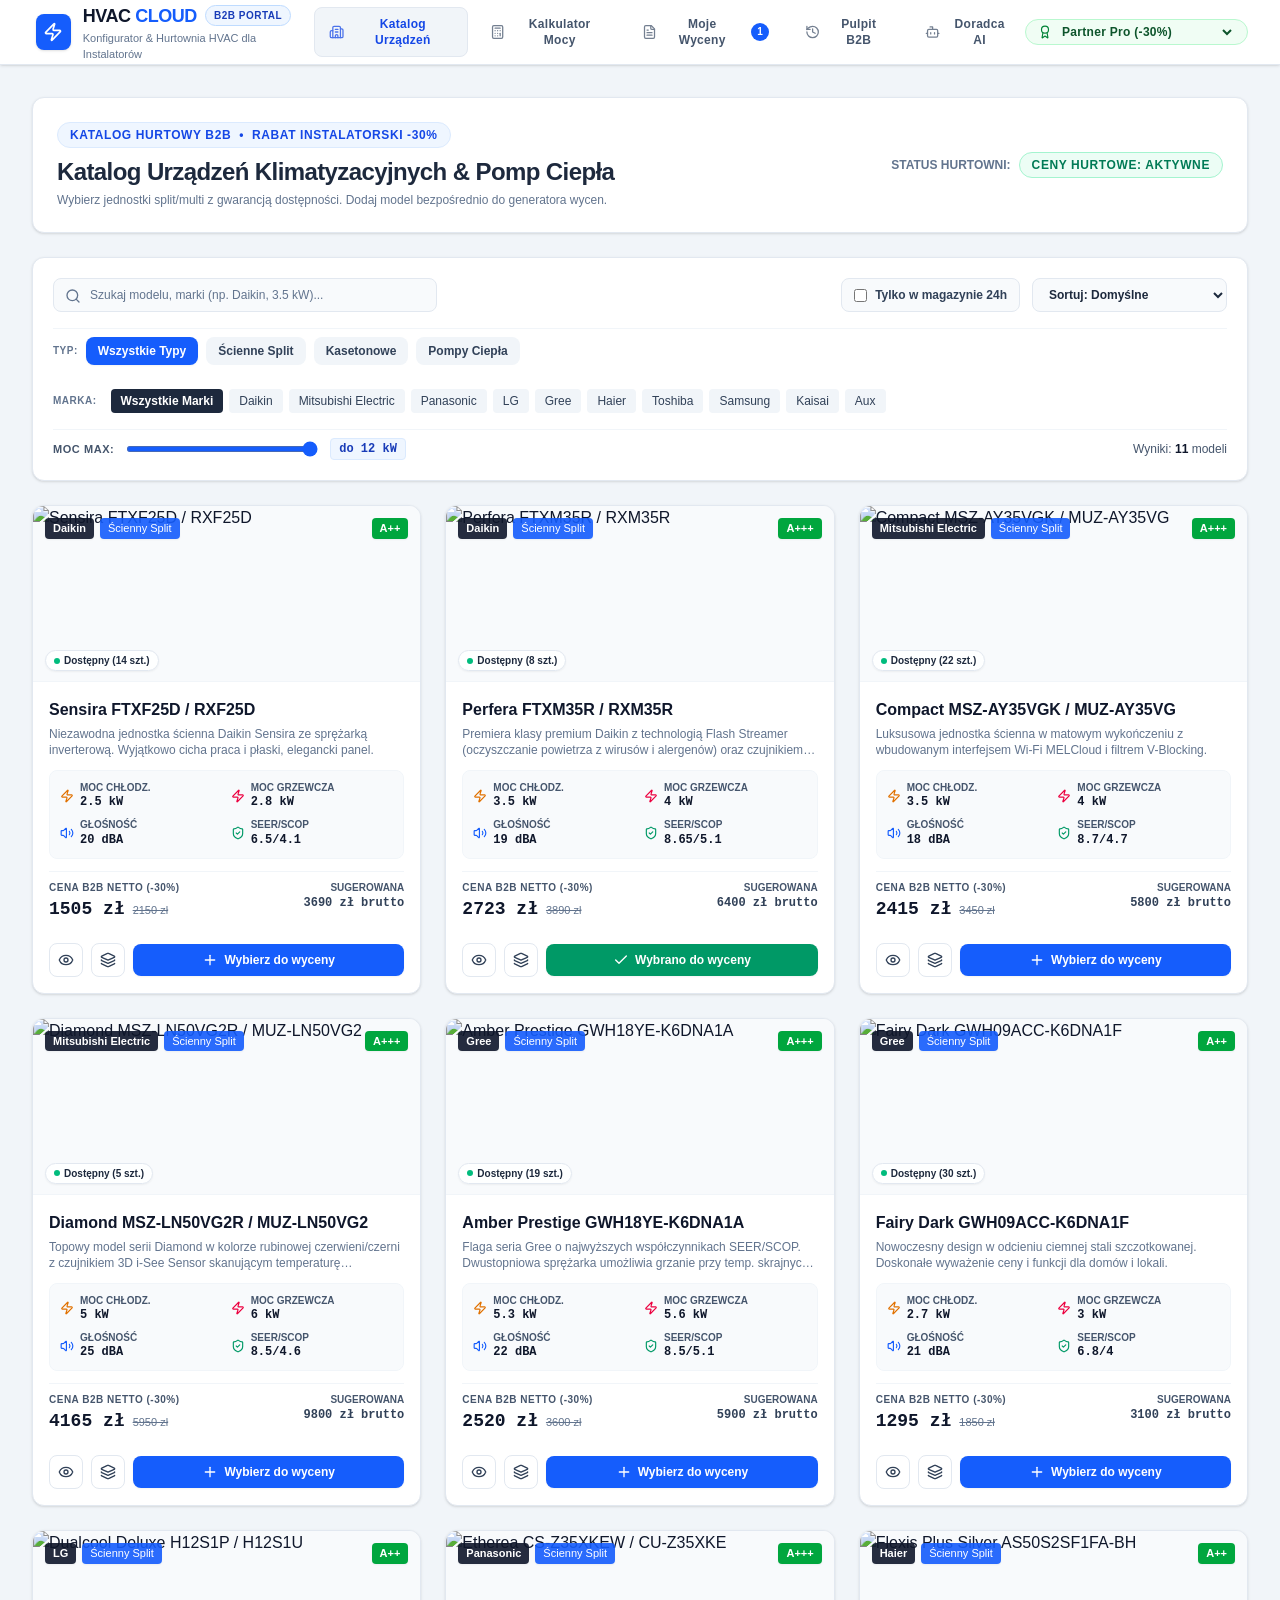
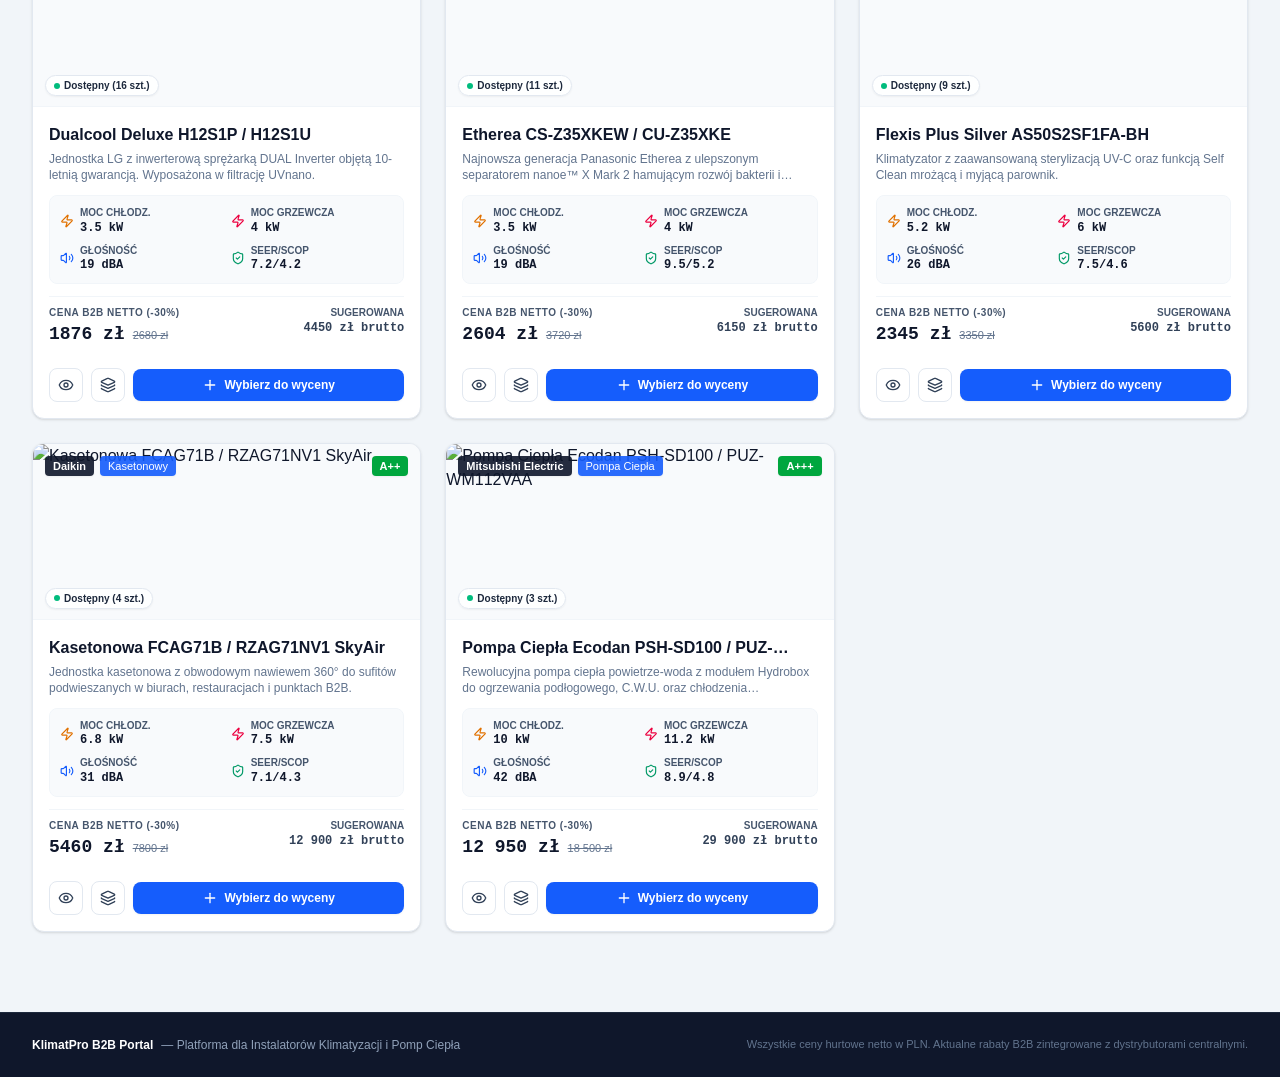
==== index.html @ 64dd48a6 "Deploy compiled build to GitHub Pages" ====
<!doctype html>
<html lang="en">
  <head>
    <meta charset="UTF-8" />
    <meta name="viewport" content="width=device-width, initial-scale=1.0" />
    <title>My Google AI Studio App</title>
    <script type="module" crossorigin src="./assets/index-CQf89xRC.js"></script>
    <link rel="stylesheet" crossorigin href="./assets/index-Bs61DwIm.css">
  </head>
  <body>
    <div id="root"></div>
  </body>
</html>
---- assets/index-Bs61DwIm.css ----
/*! tailwindcss v4.3.3 | MIT License | https://tailwindcss.com */@layer properties{@supports (((-webkit-hyphens:none)) and (not (margin-trim:inline))) or ((-moz-orient:inline) and (not (color:rgb(from red r g b)))){*,:before,:after,::backdrop{--tw-space-y-reverse:0;--tw-space-x-reverse:0;--tw-divide-y-reverse:0;--tw-border-style:solid;--tw-gradient-position:initial;--tw-gradient-from:#0000;--tw-gradient-via:#0000;--tw-gradient-to:#0000;--tw-gradient-stops:initial;--tw-gradient-via-stops:initial;--tw-gradient-from-position:0%;--tw-gradient-via-position:50%;--tw-gradient-to-position:100%;--tw-leading:initial;--tw-font-weight:initial;--tw-tracking:initial;--tw-shadow:0 0 #0000;--tw-shadow-color:initial;--tw-shadow-alpha:100%;--tw-inset-shadow:0 0 #0000;--tw-inset-shadow-color:initial;--tw-inset-shadow-alpha:100%;--tw-ring-color:initial;--tw-ring-shadow:0 0 #0000;--tw-inset-ring-color:initial;--tw-inset-ring-shadow:0 0 #0000;--tw-ring-inset:initial;--tw-ring-offset-width:0px;--tw-ring-offset-color:#fff;--tw-ring-offset-shadow:0 0 #0000;--tw-blur:initial;--tw-brightness:initial;--tw-contrast:initial;--tw-grayscale:initial;--tw-hue-rotate:initial;--tw-invert:initial;--tw-opacity:initial;--tw-saturate:initial;--tw-sepia:initial;--tw-drop-shadow:initial;--tw-drop-shadow-color:initial;--tw-drop-shadow-alpha:100%;--tw-drop-shadow-size:initial;--tw-backdrop-blur:initial;--tw-backdrop-brightness:initial;--tw-backdrop-contrast:initial;--tw-backdrop-grayscale:initial;--tw-backdrop-hue-rotate:initial;--tw-backdrop-invert:initial;--tw-backdrop-opacity:initial;--tw-backdrop-saturate:initial;--tw-backdrop-sepia:initial;--tw-duration:initial;--tw-scale-x:1;--tw-scale-y:1;--tw-scale-z:1}}}@layer theme{:root,:host{--font-sans:-apple-system, BlinkMacSystemFont, "Segoe UI", Roboto, "Helvetica Neue", "Noto Sans", Arial, sans-serif, "Apple Color Emoji", "Segoe UI Emoji", "Segoe UI Symbol", "Noto Color Emoji";--font-mono:ui-monospace, SFMono-Regular, Menlo, Monaco, Consolas, "Liberation Mono", "Courier New", monospace;--color-amber-50:oklch(98.7% .022 95.277);--color-amber-100:oklch(96.2% .059 95.617);--color-amber-200:oklch(92.4% .12 95.746);--color-amber-300:oklch(87.9% .169 91.605);--color-amber-400:oklch(82.8% .189 84.429);--color-amber-500:oklch(76.9% .188 70.08);--color-amber-600:oklch(66.6% .179 58.318);--color-amber-700:oklch(55.5% .163 48.998);--color-amber-800:oklch(47.3% .137 46.201);--color-amber-950:oklch(27.9% .077 45.635);--color-green-50:oklch(98.2% .018 155.826);--color-green-200:oklch(92.5% .084 155.995);--color-green-600:oklch(62.7% .194 149.214);--color-green-700:oklch(52.7% .154 150.069);--color-green-800:oklch(44.8% .119 151.328);--color-green-900:oklch(39.3% .095 152.535);--color-emerald-50:oklch(97.9% .021 166.113);--color-emerald-200:oklch(90.5% .093 164.15);--color-emerald-300:oklch(84.5% .143 164.978);--color-emerald-400:oklch(76.5% .177 163.223);--color-emerald-500:oklch(69.6% .17 162.48);--color-emerald-600:oklch(59.6% .145 163.225);--color-emerald-700:oklch(50.8% .118 165.612);--color-emerald-800:oklch(43.2% .095 166.913);--color-emerald-950:oklch(26.2% .051 172.552);--color-teal-50:oklch(98.4% .014 180.72);--color-teal-300:oklch(85.5% .138 181.071);--color-teal-600:oklch(60% .118 184.704);--color-teal-800:oklch(43.7% .078 188.216);--color-sky-50:oklch(97.7% .013 236.62);--color-sky-100:oklch(95.1% .026 236.824);--color-sky-200:oklch(90.1% .058 230.902);--color-sky-300:oklch(82.8% .111 230.318);--color-sky-400:oklch(74.6% .16 232.661);--color-sky-500:oklch(68.5% .169 237.323);--color-sky-600:oklch(58.8% .158 241.966);--color-sky-700:oklch(50% .134 242.749);--color-sky-800:oklch(44.3% .11 240.79);--color-sky-900:oklch(39.1% .09 240.876);--color-sky-950:oklch(29.3% .066 243.157);--color-blue-50:oklch(97% .014 254.604);--color-blue-100:oklch(93.2% .032 255.585);--color-blue-200:oklch(88.2% .059 254.128);--color-blue-400:oklch(70.7% .165 254.624);--color-blue-500:oklch(62.3% .214 259.815);--color-blue-600:oklch(54.6% .245 262.881);--color-blue-700:oklch(48.8% .243 264.376);--color-blue-800:oklch(42.4% .199 265.638);--color-blue-900:oklch(37.9% .146 265.522);--color-indigo-400:oklch(67.3% .182 276.935);--color-indigo-600:oklch(51.1% .262 276.966);--color-indigo-700:oklch(45.7% .24 277.023);--color-indigo-950:oklch(25.7% .09 281.288);--color-purple-50:oklch(97.7% .014 308.299);--color-purple-200:oklch(90.2% .063 306.703);--color-purple-300:oklch(82.7% .119 306.383);--color-purple-500:oklch(62.7% .265 303.9);--color-purple-600:oklch(55.8% .288 302.321);--color-purple-700:oklch(49.6% .265 301.924);--color-purple-800:oklch(43.8% .218 303.724);--color-purple-900:oklch(38.1% .176 304.987);--color-rose-50:oklch(96.9% .015 12.422);--color-rose-200:oklch(89.2% .058 10.001);--color-rose-400:oklch(71.2% .194 13.428);--color-rose-600:oklch(58.6% .253 17.585);--color-rose-700:oklch(51.4% .222 16.935);--color-slate-50:oklch(98.4% .003 247.858);--color-slate-100:oklch(96.8% .007 247.896);--color-slate-200:oklch(92.9% .013 255.508);--color-slate-300:oklch(86.9% .022 252.894);--color-slate-400:oklch(70.4% .04 256.788);--color-slate-500:oklch(55.4% .046 257.417);--color-slate-600:oklch(44.6% .043 257.281);--color-slate-700:oklch(37.2% .044 257.287);--color-slate-800:oklch(27.9% .041 260.031);--color-slate-900:oklch(20.8% .042 265.755);--color-slate-950:oklch(12.9% .042 264.695);--color-white:#fff;--spacing:.25rem;--container-md:28rem;--container-xl:36rem;--container-3xl:48rem;--container-4xl:56rem;--container-7xl:80rem;--text-xs:.75rem;--text-xs--line-height:calc(1 / .75);--text-sm:.875rem;--text-sm--line-height:calc(1.25 / .875);--text-base:1rem;--text-base--line-height: 1.5 ;--text-lg:1.125rem;--text-lg--line-height:calc(1.75 / 1.125);--text-xl:1.25rem;--text-xl--line-height:calc(1.75 / 1.25);--text-2xl:1.5rem;--text-2xl--line-height:calc(2 / 1.5);--text-3xl:1.875rem;--text-3xl--line-height: 1.2 ;--font-weight-normal:400;--font-weight-medium:500;--font-weight-semibold:600;--font-weight-bold:700;--font-weight-extrabold:800;--font-weight-black:900;--tracking-tight:-.025em;--tracking-wide:.025em;--tracking-wider:.05em;--leading-relaxed:1.625;--radius-md:.375rem;--radius-lg:.5rem;--radius-xl:.75rem;--radius-2xl:1rem;--radius-3xl:1.5rem;--animate-spin:spin 1s linear infinite;--animate-pulse:pulse 2s cubic-bezier(.4, 0, .6, 1) infinite;--animate-bounce:bounce 1s infinite;--blur-sm:8px;--default-transition-duration:.15s;--default-transition-timing-function:cubic-bezier(.4, 0, .2, 1);--default-font-family:var(--font-sans);--default-mono-font-family:var(--font-mono)}}@layer base{*,:after,:before,::backdrop{box-sizing:border-box;border:0 solid;margin:0;padding:0}::file-selector-button{box-sizing:border-box;border:0 solid;margin:0;padding:0}html,:host{-webkit-text-size-adjust:100%;-moz-tab-size:4;tab-size:4;line-height:1.5;font-family:var(--default-font-family,-apple-system, BlinkMacSystemFont, "Segoe UI", Roboto, "Helvetica Neue", "Noto Sans", Arial, sans-serif, "Apple Color Emoji", "Segoe UI Emoji", "Segoe UI Symbol", "Noto Color Emoji");font-feature-settings:var(--default-font-feature-settings,normal);font-variation-settings:var(--default-font-variation-settings,normal);-webkit-tap-highlight-color:transparent}hr{height:0;color:inherit;border-top-width:1px}abbr:where([title]){-webkit-text-decoration:underline dotted;text-decoration:underline dotted}h1,h2,h3,h4,h5,h6{font-size:inherit;font-weight:inherit}a{color:inherit;-webkit-text-decoration:inherit;text-decoration:inherit}b,strong{font-weight:bolder}code,kbd,samp,pre{font-family:var(--default-mono-font-family,ui-monospace, SFMono-Regular, Menlo, Monaco, Consolas, "Liberation Mono", "Courier New", monospace);font-feature-settings:var(--default-mono-font-feature-settings,normal);font-variation-settings:var(--default-mono-font-variation-settings,normal);font-size:1em}small{font-size:80%}sub,sup{vertical-align:baseline;font-size:75%;line-height:0;position:relative}sub{bottom:-.25em}sup{top:-.5em}table{text-indent:0;border-color:inherit;border-collapse:collapse}:-moz-focusring:where(:not(iframe)){outline:auto}progress{vertical-align:baseline}summary{display:list-item}ol,ul,menu{list-style:none}img,svg,video,canvas,audio,iframe,embed,object{vertical-align:middle;display:block}img,video{max-width:100%;height:auto}button,input,select,optgroup,textarea{font:inherit;font-feature-settings:inherit;font-variation-settings:inherit;letter-spacing:inherit;color:inherit;opacity:1;background-color:#0000;border-radius:0}::file-selector-button{font:inherit;font-feature-settings:inherit;font-variation-settings:inherit;letter-spacing:inherit;color:inherit;opacity:1;background-color:#0000;border-radius:0}:where(select:is([multiple],[size])) optgroup{font-weight:bolder}:where(select:is([multiple],[size])) optgroup option{padding-inline-start:20px}::file-selector-button{margin-inline-end:4px}::placeholder{opacity:1}@supports (not ((-webkit-appearance:-apple-pay-button))) or (contain-intrinsic-size:1px){::placeholder{color:currentColor}@supports (color:color-mix(in lab,red,red)){::placeholder{color:color-mix(in oklab,currentcolor 50%,transparent)}}}textarea{resize:vertical}::-webkit-search-decoration{-webkit-appearance:none}::-webkit-date-and-time-value{min-height:1lh;text-align:inherit}::-webkit-datetime-edit{display:inline-flex}::-webkit-datetime-edit-fields-wrapper{padding:0}::-webkit-datetime-edit{padding-block:0}::-webkit-datetime-edit-year-field{padding-block:0}::-webkit-datetime-edit-month-field{padding-block:0}::-webkit-datetime-edit-day-field{padding-block:0}::-webkit-datetime-edit-hour-field{padding-block:0}::-webkit-datetime-edit-minute-field{padding-block:0}::-webkit-datetime-edit-second-field{padding-block:0}::-webkit-datetime-edit-millisecond-field{padding-block:0}::-webkit-datetime-edit-meridiem-field{padding-block:0}::-webkit-calendar-picker-indicator{line-height:1}:-moz-ui-invalid{box-shadow:none}button,input:where([type=button],[type=reset],[type=submit]){-webkit-appearance:button;-moz-appearance:button;appearance:button}::file-selector-button{-webkit-appearance:button;-moz-appearance:button;appearance:button}::-webkit-inner-spin-button{height:auto}::-webkit-outer-spin-button{height:auto}[hidden]:where(:not([hidden=until-found])){display:none!important}}@layer components;@layer utilities{.sr-only{clip-path:inset(50%);white-space:nowrap;border-width:0;width:1px;height:1px;margin:-1px;padding:0;position:absolute;overflow:hidden}.absolute{position:absolute}.fixed{position:fixed}.relative{position:relative}.sticky{position:sticky}.inset-0{top:0;right:0;bottom:0;left:0}.inset-x-0{inset-inline:0}.-top-1{top:calc(var(--spacing) * -1)}.top-0{top:0}.top-2\.5{top:calc(var(--spacing) * 2.5)}.top-3{top:calc(var(--spacing) * 3)}.top-4{top:calc(var(--spacing) * 4)}.top-20{top:calc(var(--spacing) * 20)}.right-1{right:var(--spacing)}.right-3{right:calc(var(--spacing) * 3)}.right-4{right:calc(var(--spacing) * 4)}.right-6{right:calc(var(--spacing) * 6)}.bottom-0{bottom:0}.bottom-2\.5{bottom:calc(var(--spacing) * 2.5)}.bottom-6{bottom:calc(var(--spacing) * 6)}.left-3{left:calc(var(--spacing) * 3)}.left-3\.5{left:calc(var(--spacing) * 3.5)}.z-10{z-index:10}.z-40{z-index:40}.z-50{z-index:50}.col-span-2{grid-column:span 2/span 2}.mx-auto{margin-inline:auto}.my-3{margin-block:calc(var(--spacing) * 3)}.my-8{margin-block:calc(var(--spacing) * 8)}.mt-0\.5{margin-top:calc(var(--spacing) * .5)}.mt-1{margin-top:var(--spacing)}.mt-2{margin-top:calc(var(--spacing) * 2)}.mt-3{margin-top:calc(var(--spacing) * 3)}.mt-4{margin-top:calc(var(--spacing) * 4)}.mt-12{margin-top:calc(var(--spacing) * 12)}.mr-1\.5{margin-right:calc(var(--spacing) * 1.5)}.mr-2{margin-right:calc(var(--spacing) * 2)}.mb-1{margin-bottom:var(--spacing)}.mb-1\.5{margin-bottom:calc(var(--spacing) * 1.5)}.mb-2{margin-bottom:calc(var(--spacing) * 2)}.mb-3{margin-bottom:calc(var(--spacing) * 3)}.mb-4{margin-bottom:calc(var(--spacing) * 4)}.mb-6{margin-bottom:calc(var(--spacing) * 6)}.mb-8{margin-bottom:calc(var(--spacing) * 8)}.ml-1{margin-left:var(--spacing)}.line-clamp-1{-webkit-line-clamp:1;-webkit-box-orient:vertical;display:-webkit-box;overflow:hidden}.line-clamp-2{-webkit-line-clamp:2;-webkit-box-orient:vertical;display:-webkit-box;overflow:hidden}.block{display:block}.contents{display:contents}.flex{display:flex}.grid{display:grid}.hidden{display:none}.inline-block{display:inline-block}.inline-flex{display:inline-flex}.h-1\.5{height:calc(var(--spacing) * 1.5)}.h-2{height:calc(var(--spacing) * 2)}.h-2\.5{height:calc(var(--spacing) * 2.5)}.h-3{height:calc(var(--spacing) * 3)}.h-3\.5{height:calc(var(--spacing) * 3.5)}.h-4{height:calc(var(--spacing) * 4)}.h-5{height:calc(var(--spacing) * 5)}.h-6{height:calc(var(--spacing) * 6)}.h-8{height:calc(var(--spacing) * 8)}.h-9{height:calc(var(--spacing) * 9)}.h-10{height:calc(var(--spacing) * 10)}.h-16{height:calc(var(--spacing) * 16)}.h-44{height:calc(var(--spacing) * 44)}.h-48{height:calc(var(--spacing) * 48)}.h-64{height:calc(var(--spacing) * 64)}.h-\[600px\]{height:600px}.h-full{height:100%}.max-h-\[85vh\]{max-height:85vh}.max-h-\[90vh\]{max-height:90vh}.min-h-\[32px\]{min-height:32px}.min-h-screen{min-height:100vh}.w-1\.5{width:calc(var(--spacing) * 1.5)}.w-2{width:calc(var(--spacing) * 2)}.w-2\.5{width:calc(var(--spacing) * 2.5)}.w-3{width:calc(var(--spacing) * 3)}.w-3\.5{width:calc(var(--spacing) * 3.5)}.w-4{width:calc(var(--spacing) * 4)}.w-5{width:calc(var(--spacing) * 5)}.w-6{width:calc(var(--spacing) * 6)}.w-8{width:calc(var(--spacing) * 8)}.w-9{width:calc(var(--spacing) * 9)}.w-10{width:calc(var(--spacing) * 10)}.w-12{width:calc(var(--spacing) * 12)}.w-16{width:calc(var(--spacing) * 16)}.w-20{width:calc(var(--spacing) * 20)}.w-28{width:calc(var(--spacing) * 28)}.w-32{width:calc(var(--spacing) * 32)}.w-48{width:calc(var(--spacing) * 48)}.w-72{width:calc(var(--spacing) * 72)}.w-full{width:100%}.max-w-3xl{max-width:var(--container-3xl)}.max-w-4xl{max-width:var(--container-4xl)}.max-w-7xl{max-width:var(--container-7xl)}.max-w-md{max-width:var(--container-md)}.max-w-xl{max-width:var(--container-xl)}.min-w-\[140px\]{min-width:140px}.min-w-\[600px\]{min-width:600px}.flex-1{flex:1}.shrink-0{flex-shrink:0}.border-collapse{border-collapse:collapse}.animate-bounce{animation:var(--animate-bounce)}.animate-pulse{animation:var(--animate-pulse)}.animate-spin{animation:var(--animate-spin)}.cursor-pointer{cursor:pointer}.list-disc{list-style-type:disc}.grid-cols-1{grid-template-columns:repeat(1,minmax(0,1fr))}.grid-cols-2{grid-template-columns:repeat(2,minmax(0,1fr))}.grid-cols-4{grid-template-columns:repeat(4,minmax(0,1fr))}.flex-col{flex-direction:column}.flex-wrap{flex-wrap:wrap}.items-baseline{align-items:baseline}.items-center{align-items:center}.items-end{align-items:flex-end}.items-start{align-items:flex-start}.justify-around{justify-content:space-around}.justify-between{justify-content:space-between}.justify-center{justify-content:center}.justify-end{justify-content:flex-end}.justify-start{justify-content:flex-start}.gap-1\.5{gap:calc(var(--spacing) * 1.5)}.gap-2{gap:calc(var(--spacing) * 2)}.gap-3{gap:calc(var(--spacing) * 3)}.gap-4{gap:calc(var(--spacing) * 4)}.gap-6{gap:calc(var(--spacing) * 6)}.gap-8{gap:calc(var(--spacing) * 8)}:where(.space-y-0\.5>:not(:last-child)){--tw-space-y-reverse:0;margin-block-start:calc(calc(var(--spacing) * .5) * var(--tw-space-y-reverse));margin-block-end:calc(calc(var(--spacing) * .5) * calc(1 - var(--tw-space-y-reverse)))}:where(.space-y-1>:not(:last-child)){--tw-space-y-reverse:0;margin-block-start:calc(var(--spacing) * var(--tw-space-y-reverse));margin-block-end:calc(var(--spacing) * calc(1 - var(--tw-space-y-reverse)))}:where(.space-y-2>:not(:last-child)){--tw-space-y-reverse:0;margin-block-start:calc(calc(var(--spacing) * 2) * var(--tw-space-y-reverse));margin-block-end:calc(calc(var(--spacing) * 2) * calc(1 - var(--tw-space-y-reverse)))}:where(.space-y-3>:not(:last-child)){--tw-space-y-reverse:0;margin-block-start:calc(calc(var(--spacing) * 3) * var(--tw-space-y-reverse));margin-block-end:calc(calc(var(--spacing) * 3) * calc(1 - var(--tw-space-y-reverse)))}:where(.space-y-4>:not(:last-child)){--tw-space-y-reverse:0;margin-block-start:calc(calc(var(--spacing) * 4) * var(--tw-space-y-reverse));margin-block-end:calc(calc(var(--spacing) * 4) * calc(1 - var(--tw-space-y-reverse)))}:where(.space-y-5>:not(:last-child)){--tw-space-y-reverse:0;margin-block-start:calc(calc(var(--spacing) * 5) * var(--tw-space-y-reverse));margin-block-end:calc(calc(var(--spacing) * 5) * calc(1 - var(--tw-space-y-reverse)))}:where(.space-y-6>:not(:last-child)){--tw-space-y-reverse:0;margin-block-start:calc(calc(var(--spacing) * 6) * var(--tw-space-y-reverse));margin-block-end:calc(calc(var(--spacing) * 6) * calc(1 - var(--tw-space-y-reverse)))}:where(.space-x-1>:not(:last-child)){--tw-space-x-reverse:0;margin-inline-start:calc(var(--spacing) * var(--tw-space-x-reverse));margin-inline-end:calc(var(--spacing) * calc(1 - var(--tw-space-x-reverse)))}:where(.space-x-1\.5>:not(:last-child)){--tw-space-x-reverse:0;margin-inline-start:calc(calc(var(--spacing) * 1.5) * var(--tw-space-x-reverse));margin-inline-end:calc(calc(var(--spacing) * 1.5) * calc(1 - var(--tw-space-x-reverse)))}:where(.space-x-2>:not(:last-child)){--tw-space-x-reverse:0;margin-inline-start:calc(calc(var(--spacing) * 2) * var(--tw-space-x-reverse));margin-inline-end:calc(calc(var(--spacing) * 2) * calc(1 - var(--tw-space-x-reverse)))}:where(.space-x-3>:not(:last-child)){--tw-space-x-reverse:0;margin-inline-start:calc(calc(var(--spacing) * 3) * var(--tw-space-x-reverse));margin-inline-end:calc(calc(var(--spacing) * 3) * calc(1 - var(--tw-space-x-reverse)))}:where(.space-x-4>:not(:last-child)){--tw-space-x-reverse:0;margin-inline-start:calc(calc(var(--spacing) * 4) * var(--tw-space-x-reverse));margin-inline-end:calc(calc(var(--spacing) * 4) * calc(1 - var(--tw-space-x-reverse)))}:where(.divide-y>:not(:last-child)){--tw-divide-y-reverse:0;border-bottom-style:var(--tw-border-style);border-top-style:var(--tw-border-style);border-top-width:calc(1px * var(--tw-divide-y-reverse));border-bottom-width:calc(1px * calc(1 - var(--tw-divide-y-reverse)))}:where(.divide-slate-100>:not(:last-child)){border-color:var(--color-slate-100)}.overflow-hidden{overflow:hidden}.overflow-x-auto{overflow-x:auto}.overflow-y-auto{overflow-y:auto}.rounded{border-radius:.25rem}.rounded-2xl{border-radius:var(--radius-2xl)}.rounded-3xl{border-radius:var(--radius-3xl)}.rounded-full{border-radius:3.40282e38px}.rounded-lg{border-radius:var(--radius-lg)}.rounded-md{border-radius:var(--radius-md)}.rounded-xl{border-radius:var(--radius-xl)}.rounded-tl-none{border-top-left-radius:0}.rounded-tr-none{border-top-right-radius:0}.border{border-style:var(--tw-border-style);border-width:1px}.border-2{border-style:var(--tw-border-style);border-width:2px}.border-t{border-top-style:var(--tw-border-style);border-top-width:1px}.border-t-2{border-top-style:var(--tw-border-style);border-top-width:2px}.border-r{border-right-style:var(--tw-border-style);border-right-width:1px}.border-b{border-bottom-style:var(--tw-border-style);border-bottom-width:1px}.border-b-2{border-bottom-style:var(--tw-border-style);border-bottom-width:2px}.border-l{border-left-style:var(--tw-border-style);border-left-width:1px}.border-dashed{--tw-border-style:dashed;border-style:dashed}.border-amber-200{border-color:var(--color-amber-200)}.border-amber-300{border-color:var(--color-amber-300)}.border-blue-100{border-color:var(--color-blue-100)}.border-blue-200{border-color:var(--color-blue-200)}.border-blue-500{border-color:var(--color-blue-500)}.border-blue-600{border-color:var(--color-blue-600)}.border-emerald-200{border-color:var(--color-emerald-200)}.border-emerald-500\/30{border-color:#00bb7f4d}@supports (color:color-mix(in lab,red,red)){.border-emerald-500\/30{border-color:color-mix(in oklab,var(--color-emerald-500) 30%,transparent)}}.border-emerald-800{border-color:var(--color-emerald-800)}.border-green-200{border-color:var(--color-green-200)}.border-purple-200{border-color:var(--color-purple-200)}.border-purple-500\/30{border-color:#ac4bff4d}@supports (color:color-mix(in lab,red,red)){.border-purple-500\/30{border-color:color-mix(in oklab,var(--color-purple-500) 30%,transparent)}}.border-purple-800\/40{border-color:#6e11b066}@supports (color:color-mix(in lab,red,red)){.border-purple-800\/40{border-color:color-mix(in oklab,var(--color-purple-800) 40%,transparent)}}.border-rose-200{border-color:var(--color-rose-200)}.border-sky-200{border-color:var(--color-sky-200)}.border-sky-500{border-color:var(--color-sky-500)}.border-sky-500\/30{border-color:#00a5ef4d}@supports (color:color-mix(in lab,red,red)){.border-sky-500\/30{border-color:color-mix(in oklab,var(--color-sky-500) 30%,transparent)}}.border-slate-100{border-color:var(--color-slate-100)}.border-slate-200{border-color:var(--color-slate-200)}.border-slate-300{border-color:var(--color-slate-300)}.border-slate-700{border-color:var(--color-slate-700)}.border-slate-700\/60{border-color:#31415899}@supports (color:color-mix(in lab,red,red)){.border-slate-700\/60{border-color:color-mix(in oklab,var(--color-slate-700) 60%,transparent)}}.border-slate-700\/80{border-color:#314158cc}@supports (color:color-mix(in lab,red,red)){.border-slate-700\/80{border-color:color-mix(in oklab,var(--color-slate-700) 80%,transparent)}}.border-slate-800{border-color:var(--color-slate-800)}.border-slate-900{border-color:var(--color-slate-900)}.border-teal-300{border-color:var(--color-teal-300)}.bg-amber-50{background-color:var(--color-amber-50)}.bg-amber-100{background-color:var(--color-amber-100)}.bg-blue-50{background-color:var(--color-blue-50)}.bg-blue-50\/50{background-color:#eff6ff80}@supports (color:color-mix(in lab,red,red)){.bg-blue-50\/50{background-color:color-mix(in oklab,var(--color-blue-50) 50%,transparent)}}.bg-blue-600{background-color:var(--color-blue-600)}.bg-blue-600\/90{background-color:#155dfce6}@supports (color:color-mix(in lab,red,red)){.bg-blue-600\/90{background-color:color-mix(in oklab,var(--color-blue-600) 90%,transparent)}}.bg-emerald-50{background-color:var(--color-emerald-50)}.bg-emerald-500{background-color:var(--color-emerald-500)}.bg-emerald-500\/20{background-color:#00bb7f33}@supports (color:color-mix(in lab,red,red)){.bg-emerald-500\/20{background-color:color-mix(in oklab,var(--color-emerald-500) 20%,transparent)}}.bg-emerald-600{background-color:var(--color-emerald-600)}.bg-emerald-950{background-color:var(--color-emerald-950)}.bg-green-50{background-color:var(--color-green-50)}.bg-green-600{background-color:var(--color-green-600)}.bg-purple-50{background-color:var(--color-purple-50)}.bg-purple-500\/20{background-color:#ac4bff33}@supports (color:color-mix(in lab,red,red)){.bg-purple-500\/20{background-color:color-mix(in oklab,var(--color-purple-500) 20%,transparent)}}.bg-purple-700{background-color:var(--color-purple-700)}.bg-rose-50{background-color:var(--color-rose-50)}.bg-sky-50{background-color:var(--color-sky-50)}.bg-sky-50\/80{background-color:#f0f9ffcc}@supports (color:color-mix(in lab,red,red)){.bg-sky-50\/80{background-color:color-mix(in oklab,var(--color-sky-50) 80%,transparent)}}.bg-sky-100{background-color:var(--color-sky-100)}.bg-sky-500{background-color:var(--color-sky-500)}.bg-sky-500\/20{background-color:#00a5ef33}@supports (color:color-mix(in lab,red,red)){.bg-sky-500\/20{background-color:color-mix(in oklab,var(--color-sky-500) 20%,transparent)}}.bg-sky-600{background-color:var(--color-sky-600)}.bg-sky-700{background-color:var(--color-sky-700)}.bg-slate-50{background-color:var(--color-slate-50)}.bg-slate-50\/50{background-color:#f8fafc80}@supports (color:color-mix(in lab,red,red)){.bg-slate-50\/50{background-color:color-mix(in oklab,var(--color-slate-50) 50%,transparent)}}.bg-slate-100{background-color:var(--color-slate-100)}.bg-slate-200{background-color:var(--color-slate-200)}.bg-slate-800{background-color:var(--color-slate-800)}.bg-slate-800\/30{background-color:#1d293d4d}@supports (color:color-mix(in lab,red,red)){.bg-slate-800\/30{background-color:color-mix(in oklab,var(--color-slate-800) 30%,transparent)}}.bg-slate-800\/80{background-color:#1d293dcc}@supports (color:color-mix(in lab,red,red)){.bg-slate-800\/80{background-color:color-mix(in oklab,var(--color-slate-800) 80%,transparent)}}.bg-slate-900{background-color:var(--color-slate-900)}.bg-slate-900\/90{background-color:#0f172be6}@supports (color:color-mix(in lab,red,red)){.bg-slate-900\/90{background-color:color-mix(in oklab,var(--color-slate-900) 90%,transparent)}}.bg-slate-950\/70{background-color:#020618b3}@supports (color:color-mix(in lab,red,red)){.bg-slate-950\/70{background-color:color-mix(in oklab,var(--color-slate-950) 70%,transparent)}}.bg-slate-950\/80{background-color:#020618cc}@supports (color:color-mix(in lab,red,red)){.bg-slate-950\/80{background-color:color-mix(in oklab,var(--color-slate-950) 80%,transparent)}}.bg-teal-50{background-color:var(--color-teal-50)}.bg-transparent{background-color:#0000}.bg-white{background-color:var(--color-white)}.bg-white\/20{background-color:#fff3}@supports (color:color-mix(in lab,red,red)){.bg-white\/20{background-color:color-mix(in oklab,var(--color-white) 20%,transparent)}}.bg-white\/90{background-color:#ffffffe6}@supports (color:color-mix(in lab,red,red)){.bg-white\/90{background-color:color-mix(in oklab,var(--color-white) 90%,transparent)}}.bg-gradient-to-r{--tw-gradient-position:to right in oklab;background-image:linear-gradient(var(--tw-gradient-stops))}.bg-gradient-to-t{--tw-gradient-position:to top in oklab;background-image:linear-gradient(var(--tw-gradient-stops))}.from-purple-900{--tw-gradient-from:var(--color-purple-900);--tw-gradient-stops:var(--tw-gradient-via-stops,var(--tw-gradient-position), var(--tw-gradient-from) var(--tw-gradient-from-position), var(--tw-gradient-to) var(--tw-gradient-to-position))}.from-slate-950{--tw-gradient-from:var(--color-slate-950);--tw-gradient-stops:var(--tw-gradient-via-stops,var(--tw-gradient-position), var(--tw-gradient-from) var(--tw-gradient-from-position), var(--tw-gradient-to) var(--tw-gradient-to-position))}.via-indigo-950{--tw-gradient-via:var(--color-indigo-950);--tw-gradient-via-stops:var(--tw-gradient-position), var(--tw-gradient-from) var(--tw-gradient-from-position), var(--tw-gradient-via) var(--tw-gradient-via-position), var(--tw-gradient-to) var(--tw-gradient-to-position);--tw-gradient-stops:var(--tw-gradient-via-stops)}.via-slate-950\/60{--tw-gradient-via:#02061899}@supports (color:color-mix(in lab,red,red)){.via-slate-950\/60{--tw-gradient-via:color-mix(in oklab, var(--color-slate-950) 60%, transparent)}}.via-slate-950\/60{--tw-gradient-via-stops:var(--tw-gradient-position), var(--tw-gradient-from) var(--tw-gradient-from-position), var(--tw-gradient-via) var(--tw-gradient-via-position), var(--tw-gradient-to) var(--tw-gradient-to-position);--tw-gradient-stops:var(--tw-gradient-via-stops)}.to-slate-900{--tw-gradient-to:var(--color-slate-900);--tw-gradient-stops:var(--tw-gradient-via-stops,var(--tw-gradient-position), var(--tw-gradient-from) var(--tw-gradient-from-position), var(--tw-gradient-to) var(--tw-gradient-to-position))}.to-transparent{--tw-gradient-to:transparent;--tw-gradient-stops:var(--tw-gradient-via-stops,var(--tw-gradient-position), var(--tw-gradient-from) var(--tw-gradient-from-position), var(--tw-gradient-to) var(--tw-gradient-to-position))}.object-cover{object-fit:cover}.p-1{padding:var(--spacing)}.p-1\.5{padding:calc(var(--spacing) * 1.5)}.p-2{padding:calc(var(--spacing) * 2)}.p-2\.5{padding:calc(var(--spacing) * 2.5)}.p-3{padding:calc(var(--spacing) * 3)}.p-3\.5{padding:calc(var(--spacing) * 3.5)}.p-4{padding:calc(var(--spacing) * 4)}.p-5{padding:calc(var(--spacing) * 5)}.p-6{padding:calc(var(--spacing) * 6)}.p-8{padding:calc(var(--spacing) * 8)}.p-12{padding:calc(var(--spacing) * 12)}.px-1{padding-inline:var(--spacing)}.px-1\.5{padding-inline:calc(var(--spacing) * 1.5)}.px-2{padding-inline:calc(var(--spacing) * 2)}.px-2\.5{padding-inline:calc(var(--spacing) * 2.5)}.px-3{padding-inline:calc(var(--spacing) * 3)}.px-3\.5{padding-inline:calc(var(--spacing) * 3.5)}.px-4{padding-inline:calc(var(--spacing) * 4)}.px-5{padding-inline:calc(var(--spacing) * 5)}.px-6{padding-inline:calc(var(--spacing) * 6)}.py-0\.5{padding-block:calc(var(--spacing) * .5)}.py-1{padding-block:var(--spacing)}.py-1\.5{padding-block:calc(var(--spacing) * 1.5)}.py-2{padding-block:calc(var(--spacing) * 2)}.py-2\.5{padding-block:calc(var(--spacing) * 2.5)}.py-3{padding-block:calc(var(--spacing) * 3)}.py-6{padding-block:calc(var(--spacing) * 6)}.pt-1{padding-top:var(--spacing)}.pt-2{padding-top:calc(var(--spacing) * 2)}.pt-3{padding-top:calc(var(--spacing) * 3)}.pt-8{padding-top:calc(var(--spacing) * 8)}.pt-16{padding-top:calc(var(--spacing) * 16)}.pr-4{padding-right:calc(var(--spacing) * 4)}.pb-1{padding-bottom:var(--spacing)}.pb-3{padding-bottom:calc(var(--spacing) * 3)}.pb-4{padding-bottom:calc(var(--spacing) * 4)}.pb-6{padding-bottom:calc(var(--spacing) * 6)}.pl-4{padding-left:calc(var(--spacing) * 4)}.pl-9{padding-left:calc(var(--spacing) * 9)}.pl-10{padding-left:calc(var(--spacing) * 10)}.text-center{text-align:center}.text-left{text-align:left}.text-right{text-align:right}.font-mono{font-family:var(--font-mono)}.font-sans{font-family:var(--font-sans)}.text-2xl{font-size:var(--text-2xl);line-height:var(--tw-leading,var(--text-2xl--line-height))}.text-3xl{font-size:var(--text-3xl);line-height:var(--tw-leading,var(--text-3xl--line-height))}.text-base{font-size:var(--text-base);line-height:var(--tw-leading,var(--text-base--line-height))}.text-lg{font-size:var(--text-lg);line-height:var(--tw-leading,var(--text-lg--line-height))}.text-sm{font-size:var(--text-sm);line-height:var(--tw-leading,var(--text-sm--line-height))}.text-xl{font-size:var(--text-xl);line-height:var(--tw-leading,var(--text-xl--line-height))}.text-xs{font-size:var(--text-xs);line-height:var(--tw-leading,var(--text-xs--line-height))}.text-\[9px\]{font-size:9px}.text-\[10px\]{font-size:10px}.text-\[11px\]{font-size:11px}.leading-none{--tw-leading:1;line-height:1}.leading-relaxed{--tw-leading:var(--leading-relaxed);line-height:var(--leading-relaxed)}.font-black{--tw-font-weight:var(--font-weight-black);font-weight:var(--font-weight-black)}.font-bold{--tw-font-weight:var(--font-weight-bold);font-weight:var(--font-weight-bold)}.font-extrabold{--tw-font-weight:var(--font-weight-extrabold);font-weight:var(--font-weight-extrabold)}.font-medium{--tw-font-weight:var(--font-weight-medium);font-weight:var(--font-weight-medium)}.font-normal{--tw-font-weight:var(--font-weight-normal);font-weight:var(--font-weight-normal)}.font-semibold{--tw-font-weight:var(--font-weight-semibold);font-weight:var(--font-weight-semibold)}.tracking-tight{--tw-tracking:var(--tracking-tight);letter-spacing:var(--tracking-tight)}.tracking-wide{--tw-tracking:var(--tracking-wide);letter-spacing:var(--tracking-wide)}.tracking-wider{--tw-tracking:var(--tracking-wider);letter-spacing:var(--tracking-wider)}.whitespace-nowrap{white-space:nowrap}.whitespace-pre-line{white-space:pre-line}.text-amber-300{color:var(--color-amber-300)}.text-amber-400{color:var(--color-amber-400)}.text-amber-500{color:var(--color-amber-500)}.text-amber-600{color:var(--color-amber-600)}.text-amber-700{color:var(--color-amber-700)}.text-amber-800{color:var(--color-amber-800)}.text-amber-950{color:var(--color-amber-950)}.text-blue-400{color:var(--color-blue-400)}.text-blue-600{color:var(--color-blue-600)}.text-blue-700{color:var(--color-blue-700)}.text-blue-800{color:var(--color-blue-800)}.text-blue-900{color:var(--color-blue-900)}.text-emerald-300{color:var(--color-emerald-300)}.text-emerald-400{color:var(--color-emerald-400)}.text-emerald-600{color:var(--color-emerald-600)}.text-emerald-700{color:var(--color-emerald-700)}.text-emerald-800{color:var(--color-emerald-800)}.text-green-700{color:var(--color-green-700)}.text-green-800{color:var(--color-green-800)}.text-green-900{color:var(--color-green-900)}.text-indigo-400{color:var(--color-indigo-400)}.text-indigo-600{color:var(--color-indigo-600)}.text-indigo-700{color:var(--color-indigo-700)}.text-purple-200{color:var(--color-purple-200)}.text-purple-300{color:var(--color-purple-300)}.text-purple-700{color:var(--color-purple-700)}.text-purple-800{color:var(--color-purple-800)}.text-rose-400{color:var(--color-rose-400)}.text-rose-600{color:var(--color-rose-600)}.text-rose-700{color:var(--color-rose-700)}.text-sky-300{color:var(--color-sky-300)}.text-sky-400{color:var(--color-sky-400)}.text-sky-600{color:var(--color-sky-600)}.text-sky-700{color:var(--color-sky-700)}.text-sky-800{color:var(--color-sky-800)}.text-sky-900{color:var(--color-sky-900)}.text-sky-950{color:var(--color-sky-950)}.text-slate-200{color:var(--color-slate-200)}.text-slate-300{color:var(--color-slate-300)}.text-slate-400{color:var(--color-slate-400)}.text-slate-500{color:var(--color-slate-500)}.text-slate-600{color:var(--color-slate-600)}.text-slate-700{color:var(--color-slate-700)}.text-slate-800{color:var(--color-slate-800)}.text-slate-900{color:var(--color-slate-900)}.text-teal-600{color:var(--color-teal-600)}.text-teal-800{color:var(--color-teal-800)}.text-white{color:var(--color-white)}.capitalize{text-transform:capitalize}.uppercase{text-transform:uppercase}.line-through{text-decoration-line:line-through}.accent-amber-400{accent-color:var(--color-amber-400)}.accent-blue-600{accent-color:var(--color-blue-600)}.opacity-40{opacity:.4}.opacity-50{opacity:.5}.opacity-75{opacity:.75}.opacity-80{opacity:.8}.mix-blend-overlay{mix-blend-mode:overlay}.shadow{--tw-shadow:0 1px 3px 0 var(--tw-shadow-color,#0000001a), 0 1px 2px -1px var(--tw-shadow-color,#0000001a);box-shadow:var(--tw-inset-shadow),var(--tw-inset-ring-shadow),var(--tw-ring-offset-shadow),var(--tw-ring-shadow),var(--tw-shadow)}.shadow-2xl{--tw-shadow:0 25px 50px -12px var(--tw-shadow-color,#00000040);box-shadow:var(--tw-inset-shadow),var(--tw-inset-ring-shadow),var(--tw-ring-offset-shadow),var(--tw-ring-shadow),var(--tw-shadow)}.shadow-lg{--tw-shadow:0 10px 15px -3px var(--tw-shadow-color,#0000001a), 0 4px 6px -4px var(--tw-shadow-color,#0000001a);box-shadow:var(--tw-inset-shadow),var(--tw-inset-ring-shadow),var(--tw-ring-offset-shadow),var(--tw-ring-shadow),var(--tw-shadow)}.shadow-md{--tw-shadow:0 4px 6px -1px var(--tw-shadow-color,#0000001a), 0 2px 4px -2px var(--tw-shadow-color,#0000001a);box-shadow:var(--tw-inset-shadow),var(--tw-inset-ring-shadow),var(--tw-ring-offset-shadow),var(--tw-ring-shadow),var(--tw-shadow)}.shadow-sm{--tw-shadow:0 1px 3px 0 var(--tw-shadow-color,#0000001a), 0 1px 2px -1px var(--tw-shadow-color,#0000001a);box-shadow:var(--tw-inset-shadow),var(--tw-inset-ring-shadow),var(--tw-ring-offset-shadow),var(--tw-ring-shadow),var(--tw-shadow)}.shadow-xl{--tw-shadow:0 20px 25px -5px var(--tw-shadow-color,#0000001a), 0 8px 10px -6px var(--tw-shadow-color,#0000001a);box-shadow:var(--tw-inset-shadow),var(--tw-inset-ring-shadow),var(--tw-ring-offset-shadow),var(--tw-ring-shadow),var(--tw-shadow)}.shadow-xs{--tw-shadow:0 1px 2px 0 var(--tw-shadow-color,#0000000d);box-shadow:var(--tw-inset-shadow),var(--tw-inset-ring-shadow),var(--tw-ring-offset-shadow),var(--tw-ring-shadow),var(--tw-shadow)}.shadow-sky-600\/30{--tw-shadow-color:#0084cc4d}@supports (color:color-mix(in lab,red,red)){.shadow-sky-600\/30{--tw-shadow-color:color-mix(in oklab, color-mix(in oklab, var(--color-sky-600) 30%, transparent) var(--tw-shadow-alpha), transparent)}}.filter{filter:var(--tw-blur,) var(--tw-brightness,) var(--tw-contrast,) var(--tw-grayscale,) var(--tw-hue-rotate,) var(--tw-invert,) var(--tw-saturate,) var(--tw-sepia,) var(--tw-drop-shadow,)}.backdrop-blur{--tw-backdrop-blur:blur(8px);-webkit-backdrop-filter:var(--tw-backdrop-blur,) var(--tw-backdrop-brightness,) var(--tw-backdrop-contrast,) var(--tw-backdrop-grayscale,) var(--tw-backdrop-hue-rotate,) var(--tw-backdrop-invert,) var(--tw-backdrop-opacity,) var(--tw-backdrop-saturate,) var(--tw-backdrop-sepia,);backdrop-filter:var(--tw-backdrop-blur,) var(--tw-backdrop-brightness,) var(--tw-backdrop-contrast,) var(--tw-backdrop-grayscale,) var(--tw-backdrop-hue-rotate,) var(--tw-backdrop-invert,) var(--tw-backdrop-opacity,) var(--tw-backdrop-saturate,) var(--tw-backdrop-sepia,)}.backdrop-blur-sm{--tw-backdrop-blur:blur(var(--blur-sm));-webkit-backdrop-filter:var(--tw-backdrop-blur,) var(--tw-backdrop-brightness,) var(--tw-backdrop-contrast,) var(--tw-backdrop-grayscale,) var(--tw-backdrop-hue-rotate,) var(--tw-backdrop-invert,) var(--tw-backdrop-opacity,) var(--tw-backdrop-saturate,) var(--tw-backdrop-sepia,);backdrop-filter:var(--tw-backdrop-blur,) var(--tw-backdrop-brightness,) var(--tw-backdrop-contrast,) var(--tw-backdrop-grayscale,) var(--tw-backdrop-hue-rotate,) var(--tw-backdrop-invert,) var(--tw-backdrop-opacity,) var(--tw-backdrop-saturate,) var(--tw-backdrop-sepia,)}.transition{transition-property:color,background-color,border-color,outline-color,text-decoration-color,fill,stroke,--tw-gradient-from,--tw-gradient-via,--tw-gradient-to,opacity,box-shadow,transform,translate,scale,rotate,filter,-webkit-backdrop-filter,backdrop-filter,display,content-visibility,overlay,pointer-events;transition-timing-function:var(--tw-ease,var(--default-transition-timing-function));transition-duration:var(--tw-duration,var(--default-transition-duration))}.transition-all{transition-property:all;transition-timing-function:var(--tw-ease,var(--default-transition-timing-function));transition-duration:var(--tw-duration,var(--default-transition-duration))}.transition-colors{transition-property:color,background-color,border-color,outline-color,text-decoration-color,fill,stroke,--tw-gradient-from,--tw-gradient-via,--tw-gradient-to;transition-timing-function:var(--tw-ease,var(--default-transition-timing-function));transition-duration:var(--tw-duration,var(--default-transition-duration))}.transition-transform{transition-property:transform,translate,scale,rotate;transition-timing-function:var(--tw-ease,var(--default-transition-timing-function));transition-duration:var(--tw-duration,var(--default-transition-duration))}.duration-200{--tw-duration:.2s;transition-duration:.2s}.duration-300{--tw-duration:.3s;transition-duration:.3s}@media(hover:hover){.group-hover\:scale-102:is(:where(.group):hover *){--tw-scale-x:102%;--tw-scale-y:102%;--tw-scale-z:102%;scale:var(--tw-scale-x) var(--tw-scale-y)}.group-hover\:text-blue-600:is(:where(.group):hover *){color:var(--color-blue-600)}}.selection\:bg-sky-500 ::selection{background-color:var(--color-sky-500)}.selection\:bg-sky-500::selection{background-color:var(--color-sky-500)}.selection\:text-white ::selection{color:var(--color-white)}.selection\:text-white::selection{color:var(--color-white)}.placeholder\:text-slate-500::placeholder{color:var(--color-slate-500)}@media(hover:hover){.hover\:border-slate-300:hover{border-color:var(--color-slate-300)}.hover\:bg-amber-200:hover{background-color:var(--color-amber-200)}.hover\:bg-blue-700:hover{background-color:var(--color-blue-700)}.hover\:bg-emerald-700:hover{background-color:var(--color-emerald-700)}.hover\:bg-purple-50:hover{background-color:var(--color-purple-50)}.hover\:bg-purple-600:hover{background-color:var(--color-purple-600)}.hover\:bg-sky-50:hover{background-color:var(--color-sky-50)}.hover\:bg-sky-500:hover{background-color:var(--color-sky-500)}.hover\:bg-sky-700:hover{background-color:var(--color-sky-700)}.hover\:bg-slate-50:hover{background-color:var(--color-slate-50)}.hover\:bg-slate-50\/80:hover{background-color:#f8fafccc}@supports (color:color-mix(in lab,red,red)){.hover\:bg-slate-50\/80:hover{background-color:color-mix(in oklab,var(--color-slate-50) 80%,transparent)}}.hover\:bg-slate-100:hover{background-color:var(--color-slate-100)}.hover\:bg-slate-200:hover{background-color:var(--color-slate-200)}.hover\:bg-slate-700:hover{background-color:var(--color-slate-700)}.hover\:bg-slate-800:hover{background-color:var(--color-slate-800)}.hover\:bg-white\/30:hover{background-color:#ffffff4d}@supports (color:color-mix(in lab,red,red)){.hover\:bg-white\/30:hover{background-color:color-mix(in oklab,var(--color-white) 30%,transparent)}}.hover\:text-blue-800:hover{color:var(--color-blue-800)}.hover\:text-blue-900:hover{color:var(--color-blue-900)}.hover\:text-indigo-700:hover{color:var(--color-indigo-700)}.hover\:text-purple-800:hover{color:var(--color-purple-800)}.hover\:text-rose-400:hover{color:var(--color-rose-400)}.hover\:text-rose-600:hover{color:var(--color-rose-600)}.hover\:text-sky-700:hover{color:var(--color-sky-700)}.hover\:text-slate-900:hover{color:var(--color-slate-900)}}.focus\:not-sr-only:focus{clip-path:none;white-space:normal;width:auto;height:auto;margin:0;padding:0;position:static;overflow:visible}.focus\:absolute:focus{position:absolute}.focus\:top-2:focus{top:calc(var(--spacing) * 2)}.focus\:left-2:focus{left:calc(var(--spacing) * 2)}.focus\:z-50:focus{z-index:50}.focus\:rounded-lg:focus{border-radius:var(--radius-lg)}.focus\:bg-blue-600:focus{background-color:var(--color-blue-600)}.focus\:px-4:focus{padding-inline:calc(var(--spacing) * 4)}.focus\:py-2:focus{padding-block:calc(var(--spacing) * 2)}.focus\:text-white:focus{color:var(--color-white)}.focus\:ring-2:focus{--tw-ring-shadow:var(--tw-ring-inset,) 0 0 0 calc(2px + var(--tw-ring-offset-width)) var(--tw-ring-color,currentcolor);box-shadow:var(--tw-inset-shadow),var(--tw-inset-ring-shadow),var(--tw-ring-offset-shadow),var(--tw-ring-shadow),var(--tw-shadow)}.focus\:ring-amber-600:focus{--tw-ring-color:var(--color-amber-600)}.focus\:ring-blue-400:focus{--tw-ring-color:var(--color-blue-400)}.focus\:ring-blue-500:focus{--tw-ring-color:var(--color-blue-500)}.focus\:ring-blue-600:focus{--tw-ring-color:var(--color-blue-600)}.focus\:ring-purple-600:focus{--tw-ring-color:var(--color-purple-600)}.focus\:ring-purple-800:focus{--tw-ring-color:var(--color-purple-800)}.focus\:ring-rose-400:focus{--tw-ring-color:var(--color-rose-400)}.focus\:ring-sky-600:focus{--tw-ring-color:var(--color-sky-600)}.focus\:ring-slate-400:focus{--tw-ring-color:var(--color-slate-400)}.focus\:ring-white:focus{--tw-ring-color:var(--color-white)}.focus\:outline-none:focus{--tw-outline-style:none;outline-style:none}.focus-visible\:ring-2:focus-visible{--tw-ring-shadow:var(--tw-ring-inset,) 0 0 0 calc(2px + var(--tw-ring-offset-width)) var(--tw-ring-color,currentcolor);box-shadow:var(--tw-inset-shadow),var(--tw-inset-ring-shadow),var(--tw-ring-offset-shadow),var(--tw-ring-shadow),var(--tw-shadow)}.focus-visible\:ring-blue-600:focus-visible{--tw-ring-color:var(--color-blue-600)}.focus-visible\:ring-green-600:focus-visible{--tw-ring-color:var(--color-green-600)}.focus-visible\:ring-indigo-600:focus-visible{--tw-ring-color:var(--color-indigo-600)}.focus-visible\:ring-slate-800:focus-visible{--tw-ring-color:var(--color-slate-800)}.disabled\:opacity-50:disabled{opacity:.5}@media(min-width:40rem){.sm\:col-span-1{grid-column:span 1/span 1}.sm\:col-span-2{grid-column:span 2/span 2}.sm\:col-span-3{grid-column:span 3/span 3}.sm\:col-span-5{grid-column:span 5/span 5}.sm\:mt-0{margin-top:0}.sm\:block{display:block}.sm\:inline{display:inline}.sm\:w-72{width:calc(var(--spacing) * 72)}.sm\:w-auto{width:auto}.sm\:grid-cols-2{grid-template-columns:repeat(2,minmax(0,1fr))}.sm\:grid-cols-3{grid-template-columns:repeat(3,minmax(0,1fr))}.sm\:grid-cols-4{grid-template-columns:repeat(4,minmax(0,1fr))}.sm\:grid-cols-12{grid-template-columns:repeat(12,minmax(0,1fr))}.sm\:flex-row{flex-direction:row}.sm\:items-center{align-items:center}.sm\:p-6{padding:calc(var(--spacing) * 6)}.sm\:p-8{padding:calc(var(--spacing) * 8)}.sm\:p-12{padding:calc(var(--spacing) * 12)}.sm\:px-6{padding-inline:calc(var(--spacing) * 6)}.sm\:py-8{padding-block:calc(var(--spacing) * 8)}.sm\:text-2xl{font-size:var(--text-2xl);line-height:var(--tw-leading,var(--text-2xl--line-height))}.sm\:text-3xl{font-size:var(--text-3xl);line-height:var(--tw-leading,var(--text-3xl--line-height))}}@media(min-width:48rem){.md\:flex{display:flex}.md\:hidden{display:none}.md\:w-96{width:calc(var(--spacing) * 96)}.md\:w-auto{width:auto}.md\:grid-cols-2{grid-template-columns:repeat(2,minmax(0,1fr))}.md\:flex-row{flex-direction:row}.md\:items-center{align-items:center}.md\:justify-end{justify-content:flex-end}}@media(min-width:64rem){.lg\:col-span-4{grid-column:span 4/span 4}.lg\:col-span-5{grid-column:span 5/span 5}.lg\:col-span-7{grid-column:span 7/span 7}.lg\:col-span-8{grid-column:span 8/span 8}.lg\:grid-cols-3{grid-template-columns:repeat(3,minmax(0,1fr))}.lg\:grid-cols-4{grid-template-columns:repeat(4,minmax(0,1fr))}.lg\:grid-cols-12{grid-template-columns:repeat(12,minmax(0,1fr))}:where(.lg\:space-x-2>:not(:last-child)){--tw-space-x-reverse:0;margin-inline-start:calc(calc(var(--spacing) * 2) * var(--tw-space-x-reverse));margin-inline-end:calc(calc(var(--spacing) * 2) * calc(1 - var(--tw-space-x-reverse)))}.lg\:px-8{padding-inline:calc(var(--spacing) * 8)}}@media print{.print\:m-0{margin:0}.print\:hidden{display:none}.print\:max-w-none{max-width:none}.print\:border-none{--tw-border-style:none;border-style:none}.print\:p-0{padding:0}.print\:shadow-none{--tw-shadow:0 0 #0000;box-shadow:var(--tw-inset-shadow),var(--tw-inset-ring-shadow),var(--tw-ring-offset-shadow),var(--tw-ring-shadow),var(--tw-shadow)}}}@property --tw-space-y-reverse{syntax:"*";inherits:false;initial-value:0}@property --tw-space-x-reverse{syntax:"*";inherits:false;initial-value:0}@property --tw-divide-y-reverse{syntax:"*";inherits:false;initial-value:0}@property --tw-border-style{syntax:"*";inherits:false;initial-value:solid}@property --tw-gradient-position{syntax:"*";inherits:false}@property --tw-gradient-from{syntax:"<color>";inherits:false;initial-value:#0000}@property --tw-gradient-via{syntax:"<color>";inherits:false;initial-value:#0000}@property --tw-gradient-to{syntax:"<color>";inherits:false;initial-value:#0000}@property --tw-gradient-stops{syntax:"*";inherits:false}@property --tw-gradient-via-stops{syntax:"*";inherits:false}@property --tw-gradient-from-position{syntax:"<length-percentage>";inherits:false;initial-value:0%}@property --tw-gradient-via-position{syntax:"<length-percentage>";inherits:false;initial-value:50%}@property --tw-gradient-to-position{syntax:"<length-percentage>";inherits:false;initial-value:100%}@property --tw-leading{syntax:"*";inherits:false}@property --tw-font-weight{syntax:"*";inherits:false}@property --tw-tracking{syntax:"*";inherits:false}@property --tw-shadow{syntax:"*";inherits:false;initial-value:0 0 #0000}@property --tw-shadow-color{syntax:"*";inherits:false}@property --tw-shadow-alpha{syntax:"<percentage>";inherits:false;initial-value:100%}@property --tw-inset-shadow{syntax:"*";inherits:false;initial-value:0 0 #0000}@property --tw-inset-shadow-color{syntax:"*";inherits:false}@property --tw-inset-shadow-alpha{syntax:"<percentage>";inherits:false;initial-value:100%}@property --tw-ring-color{syntax:"*";inherits:false}@property --tw-ring-shadow{syntax:"*";inherits:false;initial-value:0 0 #0000}@property --tw-inset-ring-color{syntax:"*";inherits:false}@property --tw-inset-ring-shadow{syntax:"*";inherits:false;initial-value:0 0 #0000}@property --tw-ring-inset{syntax:"*";inherits:false}@property --tw-ring-offset-width{syntax:"<length>";inherits:false;initial-value:0}@property --tw-ring-offset-color{syntax:"*";inherits:false;initial-value:#fff}@property --tw-ring-offset-shadow{syntax:"*";inherits:false;initial-value:0 0 #0000}@property --tw-blur{syntax:"*";inherits:false}@property --tw-brightness{syntax:"*";inherits:false}@property --tw-contrast{syntax:"*";inherits:false}@property --tw-grayscale{syntax:"*";inherits:false}@property --tw-hue-rotate{syntax:"*";inherits:false}@property --tw-invert{syntax:"*";inherits:false}@property --tw-opacity{syntax:"*";inherits:false}@property --tw-saturate{syntax:"*";inherits:false}@property --tw-sepia{syntax:"*";inherits:false}@property --tw-drop-shadow{syntax:"*";inherits:false}@property --tw-drop-shadow-color{syntax:"*";inherits:false}@property --tw-drop-shadow-alpha{syntax:"<percentage>";inherits:false;initial-value:100%}@property --tw-drop-shadow-size{syntax:"*";inherits:false}@property --tw-backdrop-blur{syntax:"*";inherits:false}@property --tw-backdrop-brightness{syntax:"*";inherits:false}@property --tw-backdrop-contrast{syntax:"*";inherits:false}@property --tw-backdrop-grayscale{syntax:"*";inherits:false}@property --tw-backdrop-hue-rotate{syntax:"*";inherits:false}@property --tw-backdrop-invert{syntax:"*";inherits:false}@property --tw-backdrop-opacity{syntax:"*";inherits:false}@property --tw-backdrop-saturate{syntax:"*";inherits:false}@property --tw-backdrop-sepia{syntax:"*";inherits:false}@property --tw-duration{syntax:"*";inherits:false}@property --tw-scale-x{syntax:"*";inherits:false;initial-value:1}@property --tw-scale-y{syntax:"*";inherits:false;initial-value:1}@property --tw-scale-z{syntax:"*";inherits:false;initial-value:1}@keyframes spin{to{transform:rotate(360deg)}}@keyframes pulse{50%{opacity:.5}}@keyframes bounce{0%,to{animation-timing-function:cubic-bezier(.8,0,1,1);transform:translateY(-25%)}50%{animation-timing-function:cubic-bezier(0,0,.2,1);transform:none}}
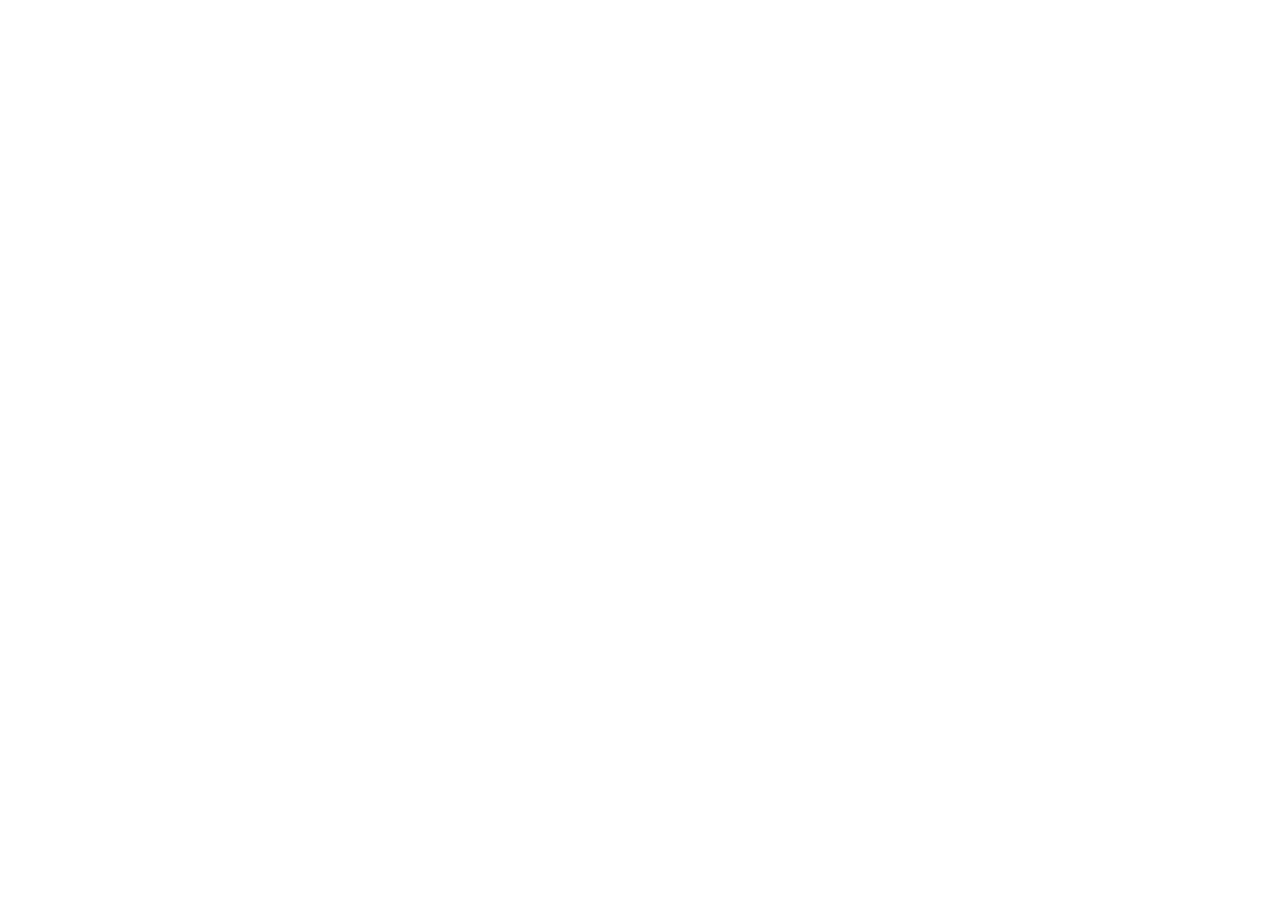
==== commit f5dbe343: "Deploy compiled build to GitHub Pages" ====
--- a/index.html
+++ b/index.html
@@ -4,8 +4,8 @@
     <meta charset="UTF-8" />
     <meta name="viewport" content="width=device-width, initial-scale=1.0" />
     <title>My Google AI Studio App</title>
-    <script type="module" crossorigin src="./assets/index-CQf89xRC.js"></script>
-    <link rel="stylesheet" crossorigin href="./assets/index-Bs61DwIm.css">
+    <script type="module" crossorigin src="/konfigurator-hvac-ghpages/assets/index-CQf89xRC.js"></script>
+    <link rel="stylesheet" crossorigin href="/konfigurator-hvac-ghpages/assets/index-Bs61DwIm.css">
   </head>
   <body>
     <div id="root"></div>
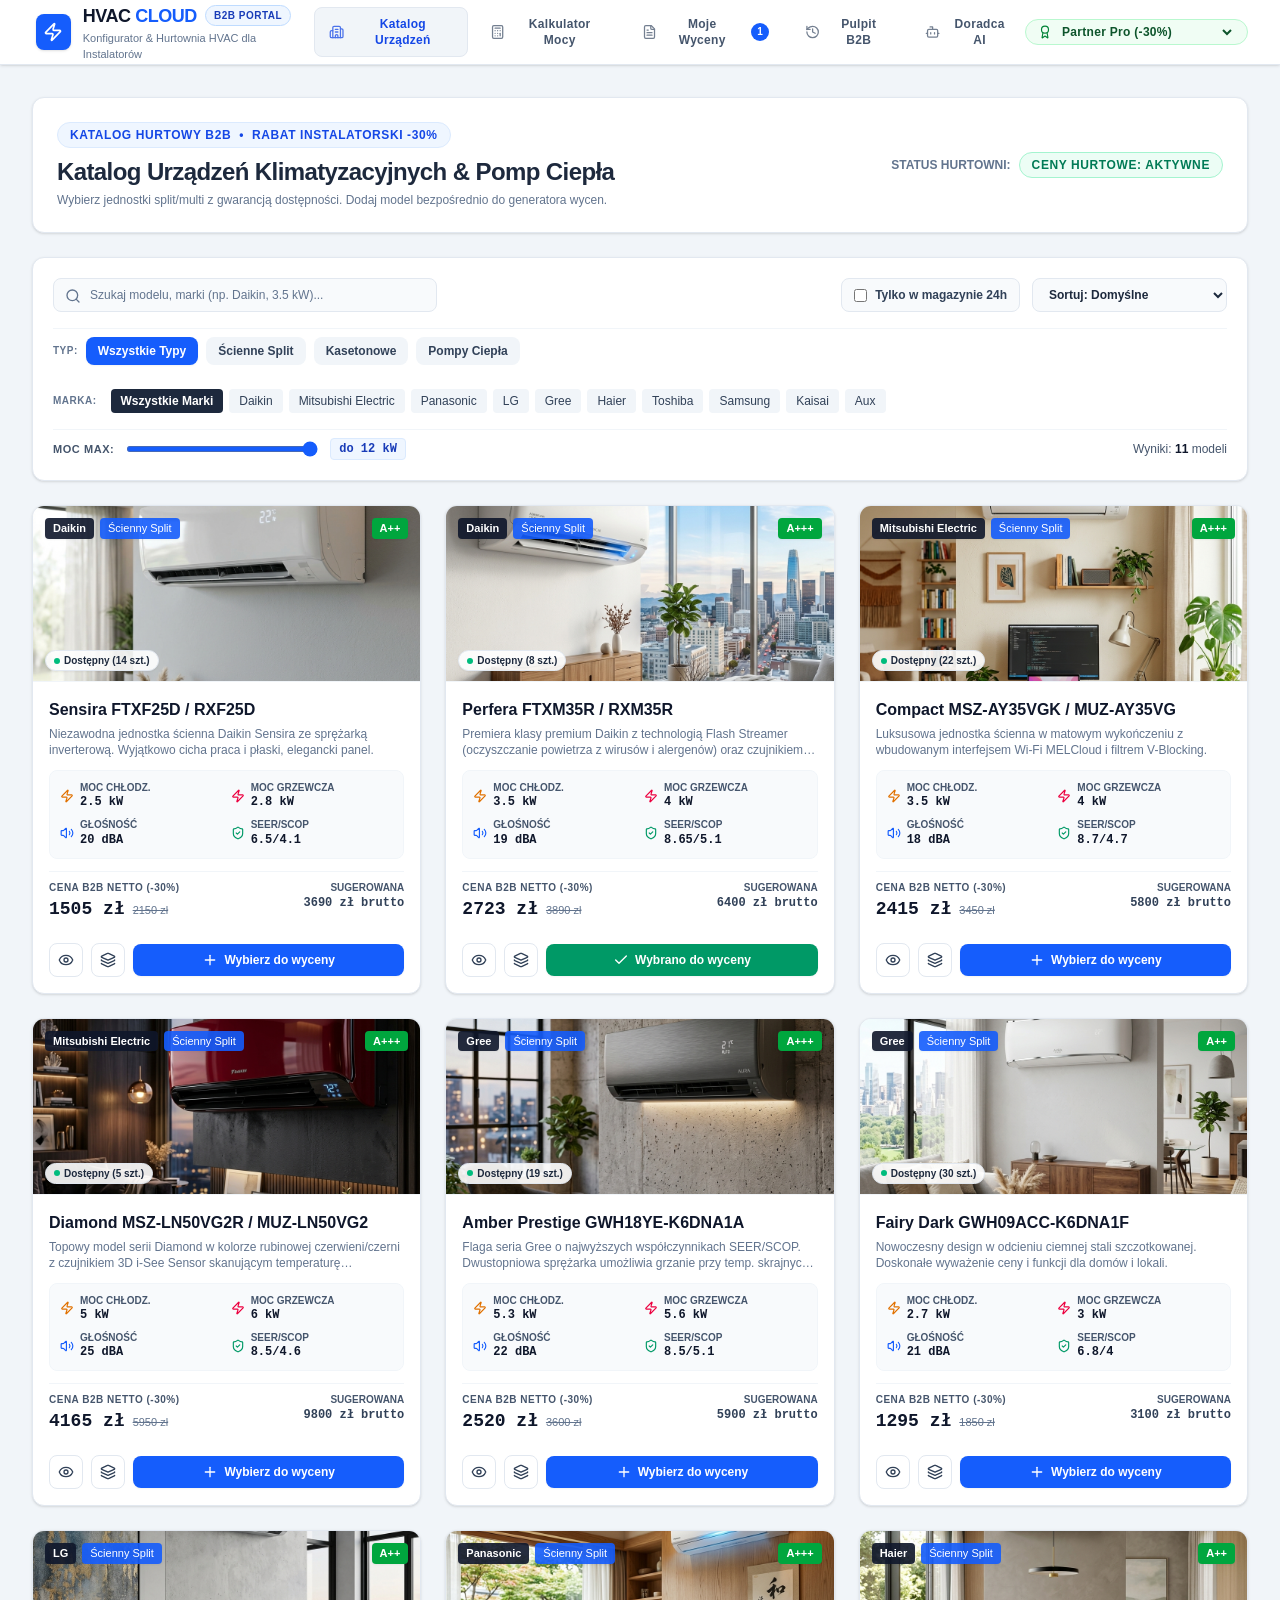
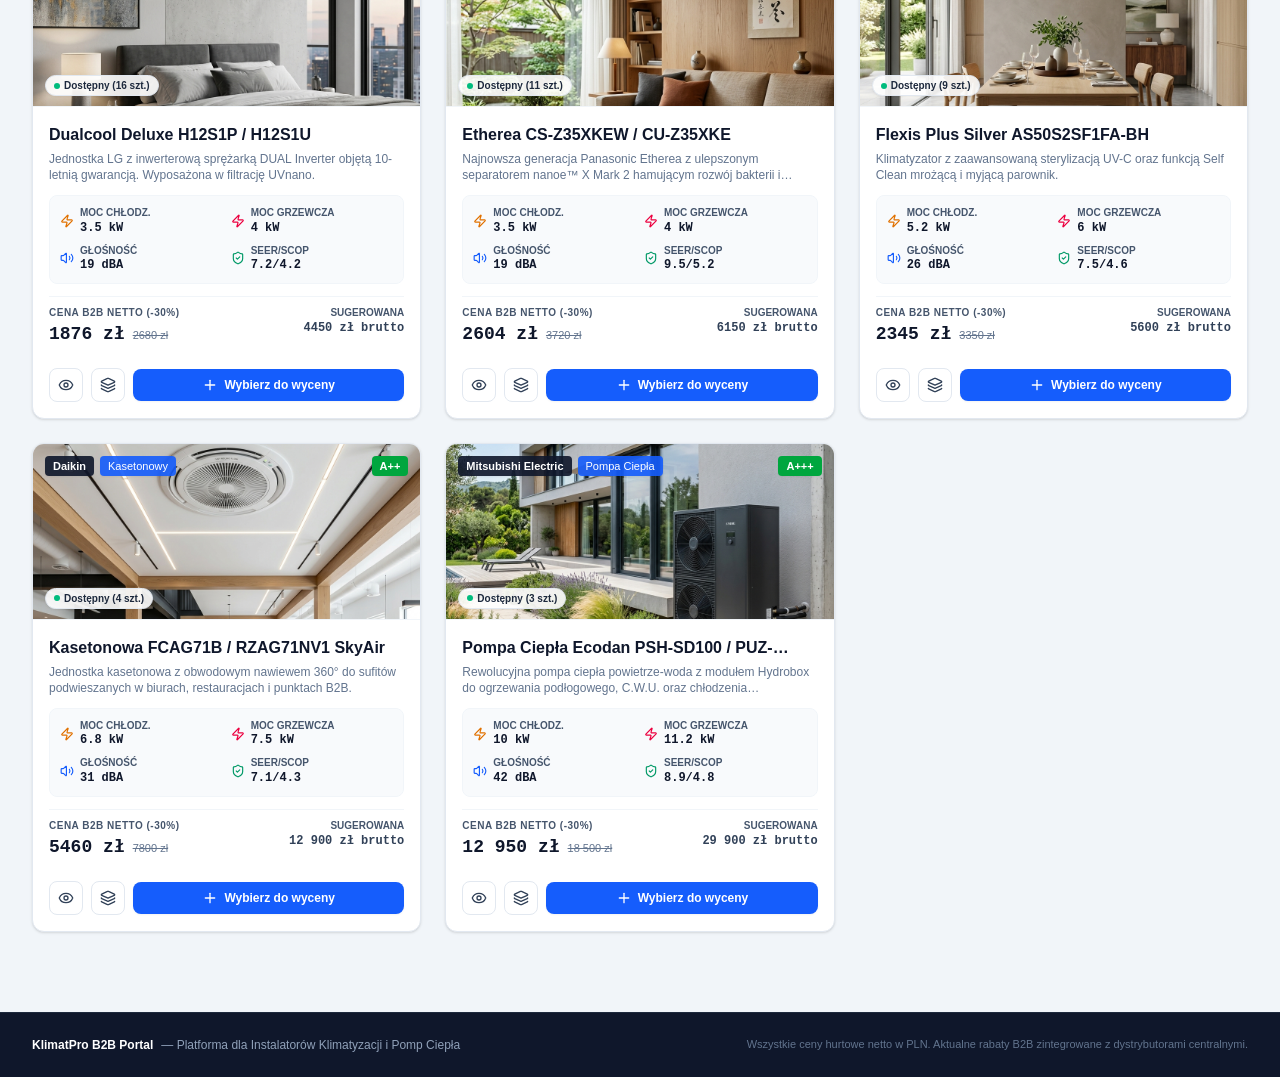
==== commit 5e0a4695: "Deploy KlimatPro HVAC Konfigurator build to GitHub Pages" ====
--- a/index.html
+++ b/index.html
@@ -1,13 +1,23 @@
 <!doctype html>
-<html lang="en">
+<html lang="pl">
   <head>
     <meta charset="UTF-8" />
+    <link rel="icon" type="image/svg+xml" href="./favicon.svg" />
     <meta name="viewport" content="width=device-width, initial-scale=1.0" />
-    <title>My Google AI Studio App</title>
-    <script type="module" crossorigin src="/konfigurator-hvac-ghpages/assets/index-CQf89xRC.js"></script>
-    <link rel="stylesheet" crossorigin href="/konfigurator-hvac-ghpages/assets/index-Bs61DwIm.css">
+    <meta name="theme-color" content="#0f172a" />
+    <meta name="description" content="KlimatPro B2B - Profesjonalna hurtownia klimatyzacji, pomp ciepła i konfigurator ofert dla instalatorów HVAC." />
+    <meta property="og:title" content="KlimatPro B2B | Konfigurator i Hurtownia HVAC" />
+    <meta property="og:description" content="Błyskawiczne generowanie ofert, katalog urządzeń Daikin, Mitsubishi, Gree, LG, Panasonic oraz kalkulator marży dla instalatorów." />
+    <meta property="og:image" content="./images/og-klimatpro.png" />
+    <meta property="og:type" content="website" />
+    <title>KlimatPro B2B | Konfigurator HVAC &amp; Portal Hurtowy</title>
+    <script type="module" crossorigin src="./assets/index-BtZoYgZe.js"></script>
+    <link rel="modulepreload" crossorigin href="./assets/vendor-react--R1UQ0dS.js">
+    <link rel="modulepreload" crossorigin href="./assets/vendor-icons-BHHab4T2.js">
+    <link rel="modulepreload" crossorigin href="./assets/vendor-charts-DJMiGGAq.js">
+    <link rel="stylesheet" crossorigin href="./assets/index-B7Ql9xi8.css">
   </head>
-  <body>
+  <body class="bg-slate-900 text-slate-100 antialiased selection:bg-sky-500 selection:text-white">
     <div id="root"></div>
   </body>
 </html>
--- a/assets/index-B7Ql9xi8.css
+++ b/assets/index-B7Ql9xi8.css
@@ -0,0 +1 @@
+/*! tailwindcss v4.3.3 | MIT License | https://tailwindcss.com */@layer properties{@supports (((-webkit-hyphens:none)) and (not (margin-trim:inline))) or ((-moz-orient:inline) and (not (color:rgb(from red r g b)))){*,:before,:after,::backdrop{--tw-space-y-reverse:0;--tw-space-x-reverse:0;--tw-divide-y-reverse:0;--tw-border-style:solid;--tw-gradient-position:initial;--tw-gradient-from:#0000;--tw-gradient-via:#0000;--tw-gradient-to:#0000;--tw-gradient-stops:initial;--tw-gradient-via-stops:initial;--tw-gradient-from-position:0%;--tw-gradient-via-position:50%;--tw-gradient-to-position:100%;--tw-leading:initial;--tw-font-weight:initial;--tw-tracking:initial;--tw-shadow:0 0 #0000;--tw-shadow-color:initial;--tw-shadow-alpha:100%;--tw-inset-shadow:0 0 #0000;--tw-inset-shadow-color:initial;--tw-inset-shadow-alpha:100%;--tw-ring-color:initial;--tw-ring-shadow:0 0 #0000;--tw-inset-ring-color:initial;--tw-inset-ring-shadow:0 0 #0000;--tw-ring-inset:initial;--tw-ring-offset-width:0px;--tw-ring-offset-color:#fff;--tw-ring-offset-shadow:0 0 #0000;--tw-blur:initial;--tw-brightness:initial;--tw-contrast:initial;--tw-grayscale:initial;--tw-hue-rotate:initial;--tw-invert:initial;--tw-opacity:initial;--tw-saturate:initial;--tw-sepia:initial;--tw-drop-shadow:initial;--tw-drop-shadow-color:initial;--tw-drop-shadow-alpha:100%;--tw-drop-shadow-size:initial;--tw-backdrop-blur:initial;--tw-backdrop-brightness:initial;--tw-backdrop-contrast:initial;--tw-backdrop-grayscale:initial;--tw-backdrop-hue-rotate:initial;--tw-backdrop-invert:initial;--tw-backdrop-opacity:initial;--tw-backdrop-saturate:initial;--tw-backdrop-sepia:initial;--tw-duration:initial;--tw-scale-x:1;--tw-scale-y:1;--tw-scale-z:1}}}@layer theme{:root,:host{--font-sans:-apple-system, BlinkMacSystemFont, "Segoe UI", Roboto, "Helvetica Neue", "Noto Sans", Arial, sans-serif, "Apple Color Emoji", "Segoe UI Emoji", "Segoe UI Symbol", "Noto Color Emoji";--font-mono:ui-monospace, SFMono-Regular, Menlo, Monaco, Consolas, "Liberation Mono", "Courier New", monospace;--color-amber-50:oklch(98.7% .022 95.277);--color-amber-100:oklch(96.2% .059 95.617);--color-amber-200:oklch(92.4% .12 95.746);--color-amber-300:oklch(87.9% .169 91.605);--color-amber-400:oklch(82.8% .189 84.429);--color-amber-500:oklch(76.9% .188 70.08);--color-amber-600:oklch(66.6% .179 58.318);--color-amber-700:oklch(55.5% .163 48.998);--color-amber-800:oklch(47.3% .137 46.201);--color-amber-950:oklch(27.9% .077 45.635);--color-green-50:oklch(98.2% .018 155.826);--color-green-200:oklch(92.5% .084 155.995);--color-green-600:oklch(62.7% .194 149.214);--color-green-700:oklch(52.7% .154 150.069);--color-green-800:oklch(44.8% .119 151.328);--color-green-900:oklch(39.3% .095 152.535);--color-emerald-50:oklch(97.9% .021 166.113);--color-emerald-200:oklch(90.5% .093 164.15);--color-emerald-300:oklch(84.5% .143 164.978);--color-emerald-400:oklch(76.5% .177 163.223);--color-emerald-500:oklch(69.6% .17 162.48);--color-emerald-600:oklch(59.6% .145 163.225);--color-emerald-700:oklch(50.8% .118 165.612);--color-emerald-800:oklch(43.2% .095 166.913);--color-emerald-950:oklch(26.2% .051 172.552);--color-teal-50:oklch(98.4% .014 180.72);--color-teal-300:oklch(85.5% .138 181.071);--color-teal-600:oklch(60% .118 184.704);--color-teal-800:oklch(43.7% .078 188.216);--color-sky-50:oklch(97.7% .013 236.62);--color-sky-100:oklch(95.1% .026 236.824);--color-sky-200:oklch(90.1% .058 230.902);--color-sky-300:oklch(82.8% .111 230.318);--color-sky-400:oklch(74.6% .16 232.661);--color-sky-500:oklch(68.5% .169 237.323);--color-sky-600:oklch(58.8% .158 241.966);--color-sky-700:oklch(50% .134 242.749);--color-sky-800:oklch(44.3% .11 240.79);--color-sky-900:oklch(39.1% .09 240.876);--color-sky-950:oklch(29.3% .066 243.157);--color-blue-50:oklch(97% .014 254.604);--color-blue-100:oklch(93.2% .032 255.585);--color-blue-200:oklch(88.2% .059 254.128);--color-blue-400:oklch(70.7% .165 254.624);--color-blue-500:oklch(62.3% .214 259.815);--color-blue-600:oklch(54.6% .245 262.881);--color-blue-700:oklch(48.8% .243 264.376);--color-blue-800:oklch(42.4% .199 265.638);--color-blue-900:oklch(37.9% .146 265.522);--color-indigo-400:oklch(67.3% .182 276.935);--color-indigo-600:oklch(51.1% .262 276.966);--color-indigo-700:oklch(45.7% .24 277.023);--color-indigo-950:oklch(25.7% .09 281.288);--color-purple-50:oklch(97.7% .014 308.299);--color-purple-200:oklch(90.2% .063 306.703);--color-purple-300:oklch(82.7% .119 306.383);--color-purple-500:oklch(62.7% .265 303.9);--color-purple-600:oklch(55.8% .288 302.321);--color-purple-700:oklch(49.6% .265 301.924);--color-purple-800:oklch(43.8% .218 303.724);--color-purple-900:oklch(38.1% .176 304.987);--color-rose-50:oklch(96.9% .015 12.422);--color-rose-200:oklch(89.2% .058 10.001);--color-rose-400:oklch(71.2% .194 13.428);--color-rose-600:oklch(58.6% .253 17.585);--color-rose-700:oklch(51.4% .222 16.935);--color-slate-50:oklch(98.4% .003 247.858);--color-slate-100:oklch(96.8% .007 247.896);--color-slate-200:oklch(92.9% .013 255.508);--color-slate-300:oklch(86.9% .022 252.894);--color-slate-400:oklch(70.4% .04 256.788);--color-slate-500:oklch(55.4% .046 257.417);--color-slate-600:oklch(44.6% .043 257.281);--color-slate-700:oklch(37.2% .044 257.287);--color-slate-800:oklch(27.9% .041 260.031);--color-slate-900:oklch(20.8% .042 265.755);--color-slate-950:oklch(12.9% .042 264.695);--color-white:#fff;--spacing:.25rem;--container-md:28rem;--container-xl:36rem;--container-3xl:48rem;--container-4xl:56rem;--container-7xl:80rem;--text-xs:.75rem;--text-xs--line-height:calc(1 / .75);--text-sm:.875rem;--text-sm--line-height:calc(1.25 / .875);--text-base:1rem;--text-base--line-height: 1.5 ;--text-lg:1.125rem;--text-lg--line-height:calc(1.75 / 1.125);--text-xl:1.25rem;--text-xl--line-height:calc(1.75 / 1.25);--text-2xl:1.5rem;--text-2xl--line-height:calc(2 / 1.5);--text-3xl:1.875rem;--text-3xl--line-height: 1.2 ;--font-weight-normal:400;--font-weight-medium:500;--font-weight-semibold:600;--font-weight-bold:700;--font-weight-extrabold:800;--font-weight-black:900;--tracking-tight:-.025em;--tracking-wide:.025em;--tracking-wider:.05em;--leading-relaxed:1.625;--radius-md:.375rem;--radius-lg:.5rem;--radius-xl:.75rem;--radius-2xl:1rem;--radius-3xl:1.5rem;--animate-spin:spin 1s linear infinite;--animate-pulse:pulse 2s cubic-bezier(.4, 0, .6, 1) infinite;--animate-bounce:bounce 1s infinite;--blur-sm:8px;--default-transition-duration:.15s;--default-transition-timing-function:cubic-bezier(.4, 0, .2, 1);--default-font-family:var(--font-sans);--default-mono-font-family:var(--font-mono)}}@layer base{*,:after,:before,::backdrop{box-sizing:border-box;border:0 solid;margin:0;padding:0}::file-selector-button{box-sizing:border-box;border:0 solid;margin:0;padding:0}html,:host{-webkit-text-size-adjust:100%;tab-size:4;line-height:1.5;font-family:var(--default-font-family,-apple-system, BlinkMacSystemFont, "Segoe UI", Roboto, "Helvetica Neue", "Noto Sans", Arial, sans-serif, "Apple Color Emoji", "Segoe UI Emoji", "Segoe UI Symbol", "Noto Color Emoji");font-feature-settings:var(--default-font-feature-settings,normal);font-variation-settings:var(--default-font-variation-settings,normal);-webkit-tap-highlight-color:transparent}hr{height:0;color:inherit;border-top-width:1px}abbr:where([title]){-webkit-text-decoration:underline dotted;text-decoration:underline dotted}h1,h2,h3,h4,h5,h6{font-size:inherit;font-weight:inherit}a{color:inherit;-webkit-text-decoration:inherit;text-decoration:inherit}b,strong{font-weight:bolder}code,kbd,samp,pre{font-family:var(--default-mono-font-family,ui-monospace, SFMono-Regular, Menlo, Monaco, Consolas, "Liberation Mono", "Courier New", monospace);font-feature-settings:var(--default-mono-font-feature-settings,normal);font-variation-settings:var(--default-mono-font-variation-settings,normal);font-size:1em}small{font-size:80%}sub,sup{vertical-align:baseline;font-size:75%;line-height:0;position:relative}sub{bottom:-.25em}sup{top:-.5em}table{text-indent:0;border-color:inherit;border-collapse:collapse}:-moz-focusring:where(:not(iframe)){outline:auto}progress{vertical-align:baseline}summary{display:list-item}ol,ul,menu{list-style:none}img,svg,video,canvas,audio,iframe,embed,object{vertical-align:middle;display:block}img,video{max-width:100%;height:auto}button,input,select,optgroup,textarea{font:inherit;font-feature-settings:inherit;font-variation-settings:inherit;letter-spacing:inherit;color:inherit;opacity:1;background-color:#0000;border-radius:0}::file-selector-button{font:inherit;font-feature-settings:inherit;font-variation-settings:inherit;letter-spacing:inherit;color:inherit;opacity:1;background-color:#0000;border-radius:0}:where(select:is([multiple],[size])) optgroup{font-weight:bolder}:where(select:is([multiple],[size])) optgroup option{padding-inline-start:20px}::file-selector-button{margin-inline-end:4px}::placeholder{opacity:1}@supports (not ((-webkit-appearance:-apple-pay-button))) or (contain-intrinsic-size:1px){::placeholder{color:currentColor}@supports (color:color-mix(in lab,red,red)){::placeholder{color:color-mix(in oklab,currentcolor 50%,transparent)}}}textarea{resize:vertical}::-webkit-search-decoration{-webkit-appearance:none}::-webkit-date-and-time-value{min-height:1lh;text-align:inherit}::-webkit-datetime-edit{display:inline-flex}::-webkit-datetime-edit-fields-wrapper{padding:0}::-webkit-datetime-edit{padding-block:0}::-webkit-datetime-edit-year-field{padding-block:0}::-webkit-datetime-edit-month-field{padding-block:0}::-webkit-datetime-edit-day-field{padding-block:0}::-webkit-datetime-edit-hour-field{padding-block:0}::-webkit-datetime-edit-minute-field{padding-block:0}::-webkit-datetime-edit-second-field{padding-block:0}::-webkit-datetime-edit-millisecond-field{padding-block:0}::-webkit-datetime-edit-meridiem-field{padding-block:0}::-webkit-calendar-picker-indicator{line-height:1}:-moz-ui-invalid{box-shadow:none}button,input:where([type=button],[type=reset],[type=submit]){appearance:button}::file-selector-button{appearance:button}::-webkit-inner-spin-button{height:auto}::-webkit-outer-spin-button{height:auto}[hidden]:where(:not([hidden=until-found])){display:none!important}}@layer components;@layer utilities{.sr-only{clip-path:inset(50%);white-space:nowrap;border-width:0;width:1px;height:1px;margin:-1px;padding:0;position:absolute;overflow:hidden}.absolute{position:absolute}.fixed{position:fixed}.relative{position:relative}.static{position:static}.sticky{position:sticky}.inset-0{inset:0}.inset-x-0{inset-inline:0}.-top-1{top:calc(var(--spacing) * -1)}.top-0{top:0}.top-2\.5{top:calc(var(--spacing) * 2.5)}.top-3{top:calc(var(--spacing) * 3)}.top-4{top:calc(var(--spacing) * 4)}.top-20{top:calc(var(--spacing) * 20)}.right-1{right:var(--spacing)}.right-3{right:calc(var(--spacing) * 3)}.right-4{right:calc(var(--spacing) * 4)}.right-6{right:calc(var(--spacing) * 6)}.bottom-0{bottom:0}.bottom-2\.5{bottom:calc(var(--spacing) * 2.5)}.bottom-6{bottom:calc(var(--spacing) * 6)}.left-3{left:calc(var(--spacing) * 3)}.left-3\.5{left:calc(var(--spacing) * 3.5)}.z-10{z-index:10}.z-40{z-index:40}.z-50{z-index:50}.col-span-2{grid-column:span 2/span 2}.mx-auto{margin-inline:auto}.my-3{margin-block:calc(var(--spacing) * 3)}.my-8{margin-block:calc(var(--spacing) * 8)}.mt-0\.5{margin-top:calc(var(--spacing) * .5)}.mt-1{margin-top:var(--spacing)}.mt-2{margin-top:calc(var(--spacing) * 2)}.mt-3{margin-top:calc(var(--spacing) * 3)}.mt-4{margin-top:calc(var(--spacing) * 4)}.mt-12{margin-top:calc(var(--spacing) * 12)}.mr-1\.5{margin-right:calc(var(--spacing) * 1.5)}.mr-2{margin-right:calc(var(--spacing) * 2)}.mb-1{margin-bottom:var(--spacing)}.mb-1\.5{margin-bottom:calc(var(--spacing) * 1.5)}.mb-2{margin-bottom:calc(var(--spacing) * 2)}.mb-3{margin-bottom:calc(var(--spacing) * 3)}.mb-4{margin-bottom:calc(var(--spacing) * 4)}.mb-6{margin-bottom:calc(var(--spacing) * 6)}.mb-8{margin-bottom:calc(var(--spacing) * 8)}.ml-1{margin-left:var(--spacing)}.line-clamp-1{-webkit-line-clamp:1;-webkit-box-orient:vertical;display:-webkit-box;overflow:hidden}.line-clamp-2{-webkit-line-clamp:2;-webkit-box-orient:vertical;display:-webkit-box;overflow:hidden}.block{display:block}.contents{display:contents}.flex{display:flex}.grid{display:grid}.hidden{display:none}.inline-block{display:inline-block}.inline-flex{display:inline-flex}.h-1\.5{height:calc(var(--spacing) * 1.5)}.h-2{height:calc(var(--spacing) * 2)}.h-2\.5{height:calc(var(--spacing) * 2.5)}.h-3{height:calc(var(--spacing) * 3)}.h-3\.5{height:calc(var(--spacing) * 3.5)}.h-4{height:calc(var(--spacing) * 4)}.h-5{height:calc(var(--spacing) * 5)}.h-6{height:calc(var(--spacing) * 6)}.h-8{height:calc(var(--spacing) * 8)}.h-9{height:calc(var(--spacing) * 9)}.h-10{height:calc(var(--spacing) * 10)}.h-16{height:calc(var(--spacing) * 16)}.h-44{height:calc(var(--spacing) * 44)}.h-48{height:calc(var(--spacing) * 48)}.h-64{height:calc(var(--spacing) * 64)}.h-\[600px\]{height:600px}.h-full{height:100%}.max-h-\[85vh\]{max-height:85vh}.max-h-\[90vh\]{max-height:90vh}.min-h-\[32px\]{min-height:32px}.min-h-screen{min-height:100vh}.w-1\.5{width:calc(var(--spacing) * 1.5)}.w-2{width:calc(var(--spacing) * 2)}.w-2\.5{width:calc(var(--spacing) * 2.5)}.w-3{width:calc(var(--spacing) * 3)}.w-3\.5{width:calc(var(--spacing) * 3.5)}.w-4{width:calc(var(--spacing) * 4)}.w-5{width:calc(var(--spacing) * 5)}.w-6{width:calc(var(--spacing) * 6)}.w-8{width:calc(var(--spacing) * 8)}.w-9{width:calc(var(--spacing) * 9)}.w-10{width:calc(var(--spacing) * 10)}.w-12{width:calc(var(--spacing) * 12)}.w-16{width:calc(var(--spacing) * 16)}.w-20{width:calc(var(--spacing) * 20)}.w-28{width:calc(var(--spacing) * 28)}.w-32{width:calc(var(--spacing) * 32)}.w-48{width:calc(var(--spacing) * 48)}.w-72{width:calc(var(--spacing) * 72)}.w-full{width:100%}.max-w-3xl{max-width:var(--container-3xl)}.max-w-4xl{max-width:var(--container-4xl)}.max-w-7xl{max-width:var(--container-7xl)}.max-w-md{max-width:var(--container-md)}.max-w-xl{max-width:var(--container-xl)}.min-w-\[140px\]{min-width:140px}.min-w-\[600px\]{min-width:600px}.flex-1{flex:1}.shrink-0{flex-shrink:0}.border-collapse{border-collapse:collapse}.animate-bounce{animation:var(--animate-bounce)}.animate-pulse{animation:var(--animate-pulse)}.animate-spin{animation:var(--animate-spin)}.cursor-pointer{cursor:pointer}.list-disc{list-style-type:disc}.grid-cols-1{grid-template-columns:repeat(1,minmax(0,1fr))}.grid-cols-2{grid-template-columns:repeat(2,minmax(0,1fr))}.grid-cols-4{grid-template-columns:repeat(4,minmax(0,1fr))}.flex-col{flex-direction:column}.flex-wrap{flex-wrap:wrap}.items-baseline{align-items:baseline}.items-center{align-items:center}.items-end{align-items:flex-end}.items-start{align-items:flex-start}.justify-around{justify-content:space-around}.justify-between{justify-content:space-between}.justify-center{justify-content:center}.justify-end{justify-content:flex-end}.justify-start{justify-content:flex-start}.gap-1\.5{gap:calc(var(--spacing) * 1.5)}.gap-2{gap:calc(var(--spacing) * 2)}.gap-3{gap:calc(var(--spacing) * 3)}.gap-4{gap:calc(var(--spacing) * 4)}.gap-6{gap:calc(var(--spacing) * 6)}.gap-8{gap:calc(var(--spacing) * 8)}:where(.space-y-0\.5>:not(:last-child)){--tw-space-y-reverse:0;margin-block-start:calc(calc(var(--spacing) * .5) * var(--tw-space-y-reverse));margin-block-end:calc(calc(var(--spacing) * .5) * calc(1 - var(--tw-space-y-reverse)))}:where(.space-y-1>:not(:last-child)){--tw-space-y-reverse:0;margin-block-start:calc(var(--spacing) * var(--tw-space-y-reverse));margin-block-end:calc(var(--spacing) * calc(1 - var(--tw-space-y-reverse)))}:where(.space-y-2>:not(:last-child)){--tw-space-y-reverse:0;margin-block-start:calc(calc(var(--spacing) * 2) * var(--tw-space-y-reverse));margin-block-end:calc(calc(var(--spacing) * 2) * calc(1 - var(--tw-space-y-reverse)))}:where(.space-y-3>:not(:last-child)){--tw-space-y-reverse:0;margin-block-start:calc(calc(var(--spacing) * 3) * var(--tw-space-y-reverse));margin-block-end:calc(calc(var(--spacing) * 3) * calc(1 - var(--tw-space-y-reverse)))}:where(.space-y-4>:not(:last-child)){--tw-space-y-reverse:0;margin-block-start:calc(calc(var(--spacing) * 4) * var(--tw-space-y-reverse));margin-block-end:calc(calc(var(--spacing) * 4) * calc(1 - var(--tw-space-y-reverse)))}:where(.space-y-5>:not(:last-child)){--tw-space-y-reverse:0;margin-block-start:calc(calc(var(--spacing) * 5) * var(--tw-space-y-reverse));margin-block-end:calc(calc(var(--spacing) * 5) * calc(1 - var(--tw-space-y-reverse)))}:where(.space-y-6>:not(:last-child)){--tw-space-y-reverse:0;margin-block-start:calc(calc(var(--spacing) * 6) * var(--tw-space-y-reverse));margin-block-end:calc(calc(var(--spacing) * 6) * calc(1 - var(--tw-space-y-reverse)))}:where(.space-x-1>:not(:last-child)){--tw-space-x-reverse:0;margin-inline-start:calc(var(--spacing) * var(--tw-space-x-reverse));margin-inline-end:calc(var(--spacing) * calc(1 - var(--tw-space-x-reverse)))}:where(.space-x-1\.5>:not(:last-child)){--tw-space-x-reverse:0;margin-inline-start:calc(calc(var(--spacing) * 1.5) * var(--tw-space-x-reverse));margin-inline-end:calc(calc(var(--spacing) * 1.5) * calc(1 - var(--tw-space-x-reverse)))}:where(.space-x-2>:not(:last-child)){--tw-space-x-reverse:0;margin-inline-start:calc(calc(var(--spacing) * 2) * var(--tw-space-x-reverse));margin-inline-end:calc(calc(var(--spacing) * 2) * calc(1 - var(--tw-space-x-reverse)))}:where(.space-x-3>:not(:last-child)){--tw-space-x-reverse:0;margin-inline-start:calc(calc(var(--spacing) * 3) * var(--tw-space-x-reverse));margin-inline-end:calc(calc(var(--spacing) * 3) * calc(1 - var(--tw-space-x-reverse)))}:where(.space-x-4>:not(:last-child)){--tw-space-x-reverse:0;margin-inline-start:calc(calc(var(--spacing) * 4) * var(--tw-space-x-reverse));margin-inline-end:calc(calc(var(--spacing) * 4) * calc(1 - var(--tw-space-x-reverse)))}:where(.divide-y>:not(:last-child)){--tw-divide-y-reverse:0;border-bottom-style:var(--tw-border-style);border-top-style:var(--tw-border-style);border-top-width:calc(1px * var(--tw-divide-y-reverse));border-bottom-width:calc(1px * calc(1 - var(--tw-divide-y-reverse)))}:where(.divide-slate-100>:not(:last-child)){border-color:var(--color-slate-100)}.overflow-hidden{overflow:hidden}.overflow-x-auto{overflow-x:auto}.overflow-y-auto{overflow-y:auto}.rounded{border-radius:.25rem}.rounded-2xl{border-radius:var(--radius-2xl)}.rounded-3xl{border-radius:var(--radius-3xl)}.rounded-full{border-radius:3.40282e38px}.rounded-lg{border-radius:var(--radius-lg)}.rounded-md{border-radius:var(--radius-md)}.rounded-xl{border-radius:var(--radius-xl)}.rounded-tl-none{border-top-left-radius:0}.rounded-tr-none{border-top-right-radius:0}.border{border-style:var(--tw-border-style);border-width:1px}.border-2{border-style:var(--tw-border-style);border-width:2px}.border-t{border-top-style:var(--tw-border-style);border-top-width:1px}.border-t-2{border-top-style:var(--tw-border-style);border-top-width:2px}.border-r{border-right-style:var(--tw-border-style);border-right-width:1px}.border-b{border-bottom-style:var(--tw-border-style);border-bottom-width:1px}.border-b-2{border-bottom-style:var(--tw-border-style);border-bottom-width:2px}.border-l{border-left-style:var(--tw-border-style);border-left-width:1px}.border-dashed{--tw-border-style:dashed;border-style:dashed}.border-amber-200{border-color:var(--color-amber-200)}.border-amber-300{border-color:var(--color-amber-300)}.border-blue-100{border-color:var(--color-blue-100)}.border-blue-200{border-color:var(--color-blue-200)}.border-blue-500{border-color:var(--color-blue-500)}.border-blue-600{border-color:var(--color-blue-600)}.border-emerald-200{border-color:var(--color-emerald-200)}.border-emerald-500\/30{border-color:#00bb7f4d}@supports (color:color-mix(in lab,red,red)){.border-emerald-500\/30{border-color:color-mix(in oklab,var(--color-emerald-500) 30%,transparent)}}.border-emerald-800{border-color:var(--color-emerald-800)}.border-green-200{border-color:var(--color-green-200)}.border-purple-200{border-color:var(--color-purple-200)}.border-purple-500\/30{border-color:#ac4bff4d}@supports (color:color-mix(in lab,red,red)){.border-purple-500\/30{border-color:color-mix(in oklab,var(--color-purple-500) 30%,transparent)}}.border-purple-800\/40{border-color:#6e11b066}@supports (color:color-mix(in lab,red,red)){.border-purple-800\/40{border-color:color-mix(in oklab,var(--color-purple-800) 40%,transparent)}}.border-rose-200{border-color:var(--color-rose-200)}.border-sky-200{border-color:var(--color-sky-200)}.border-sky-500{border-color:var(--color-sky-500)}.border-sky-500\/30{border-color:#00a5ef4d}@supports (color:color-mix(in lab,red,red)){.border-sky-500\/30{border-color:color-mix(in oklab,var(--color-sky-500) 30%,transparent)}}.border-slate-100{border-color:var(--color-slate-100)}.border-slate-200{border-color:var(--color-slate-200)}.border-slate-300{border-color:var(--color-slate-300)}.border-slate-700{border-color:var(--color-slate-700)}.border-slate-700\/60{border-color:#31415899}@supports (color:color-mix(in lab,red,red)){.border-slate-700\/60{border-color:color-mix(in oklab,var(--color-slate-700) 60%,transparent)}}.border-slate-700\/80{border-color:#314158cc}@supports (color:color-mix(in lab,red,red)){.border-slate-700\/80{border-color:color-mix(in oklab,var(--color-slate-700) 80%,transparent)}}.border-slate-800{border-color:var(--color-slate-800)}.border-slate-900{border-color:var(--color-slate-900)}.border-teal-300{border-color:var(--color-teal-300)}.bg-amber-50{background-color:var(--color-amber-50)}.bg-amber-100{background-color:var(--color-amber-100)}.bg-blue-50{background-color:var(--color-blue-50)}.bg-blue-50\/50{background-color:#eff6ff80}@supports (color:color-mix(in lab,red,red)){.bg-blue-50\/50{background-color:color-mix(in oklab,var(--color-blue-50) 50%,transparent)}}.bg-blue-600{background-color:var(--color-blue-600)}.bg-blue-600\/90{background-color:#155dfce6}@supports (color:color-mix(in lab,red,red)){.bg-blue-600\/90{background-color:color-mix(in oklab,var(--color-blue-600) 90%,transparent)}}.bg-emerald-50{background-color:var(--color-emerald-50)}.bg-emerald-500{background-color:var(--color-emerald-500)}.bg-emerald-500\/20{background-color:#00bb7f33}@supports (color:color-mix(in lab,red,red)){.bg-emerald-500\/20{background-color:color-mix(in oklab,var(--color-emerald-500) 20%,transparent)}}.bg-emerald-600{background-color:var(--color-emerald-600)}.bg-emerald-950{background-color:var(--color-emerald-950)}.bg-green-50{background-color:var(--color-green-50)}.bg-green-600{background-color:var(--color-green-600)}.bg-purple-50{background-color:var(--color-purple-50)}.bg-purple-500\/20{background-color:#ac4bff33}@supports (color:color-mix(in lab,red,red)){.bg-purple-500\/20{background-color:color-mix(in oklab,var(--color-purple-500) 20%,transparent)}}.bg-purple-700{background-color:var(--color-purple-700)}.bg-rose-50{background-color:var(--color-rose-50)}.bg-sky-50{background-color:var(--color-sky-50)}.bg-sky-50\/80{background-color:#f0f9ffcc}@supports (color:color-mix(in lab,red,red)){.bg-sky-50\/80{background-color:color-mix(in oklab,var(--color-sky-50) 80%,transparent)}}.bg-sky-100{background-color:var(--color-sky-100)}.bg-sky-500{background-color:var(--color-sky-500)}.bg-sky-500\/20{background-color:#00a5ef33}@supports (color:color-mix(in lab,red,red)){.bg-sky-500\/20{background-color:color-mix(in oklab,var(--color-sky-500) 20%,transparent)}}.bg-sky-600{background-color:var(--color-sky-600)}.bg-sky-700{background-color:var(--color-sky-700)}.bg-slate-50{background-color:var(--color-slate-50)}.bg-slate-50\/50{background-color:#f8fafc80}@supports (color:color-mix(in lab,red,red)){.bg-slate-50\/50{background-color:color-mix(in oklab,var(--color-slate-50) 50%,transparent)}}.bg-slate-100{background-color:var(--color-slate-100)}.bg-slate-200{background-color:var(--color-slate-200)}.bg-slate-800{background-color:var(--color-slate-800)}.bg-slate-800\/30{background-color:#1d293d4d}@supports (color:color-mix(in lab,red,red)){.bg-slate-800\/30{background-color:color-mix(in oklab,var(--color-slate-800) 30%,transparent)}}.bg-slate-800\/80{background-color:#1d293dcc}@supports (color:color-mix(in lab,red,red)){.bg-slate-800\/80{background-color:color-mix(in oklab,var(--color-slate-800) 80%,transparent)}}.bg-slate-900{background-color:var(--color-slate-900)}.bg-slate-900\/90{background-color:#0f172be6}@supports (color:color-mix(in lab,red,red)){.bg-slate-900\/90{background-color:color-mix(in oklab,var(--color-slate-900) 90%,transparent)}}.bg-slate-950\/70{background-color:#020618b3}@supports (color:color-mix(in lab,red,red)){.bg-slate-950\/70{background-color:color-mix(in oklab,var(--color-slate-950) 70%,transparent)}}.bg-slate-950\/80{background-color:#020618cc}@supports (color:color-mix(in lab,red,red)){.bg-slate-950\/80{background-color:color-mix(in oklab,var(--color-slate-950) 80%,transparent)}}.bg-teal-50{background-color:var(--color-teal-50)}.bg-transparent{background-color:#0000}.bg-white{background-color:var(--color-white)}.bg-white\/20{background-color:#fff3}@supports (color:color-mix(in lab,red,red)){.bg-white\/20{background-color:color-mix(in oklab,var(--color-white) 20%,transparent)}}.bg-white\/90{background-color:#ffffffe6}@supports (color:color-mix(in lab,red,red)){.bg-white\/90{background-color:color-mix(in oklab,var(--color-white) 90%,transparent)}}.bg-gradient-to-r{--tw-gradient-position:to right in oklab;background-image:linear-gradient(var(--tw-gradient-stops))}.bg-gradient-to-t{--tw-gradient-position:to top in oklab;background-image:linear-gradient(var(--tw-gradient-stops))}.from-purple-900{--tw-gradient-from:var(--color-purple-900);--tw-gradient-stops:var(--tw-gradient-via-stops,var(--tw-gradient-position), var(--tw-gradient-from) var(--tw-gradient-from-position), var(--tw-gradient-to) var(--tw-gradient-to-position))}.from-slate-950{--tw-gradient-from:var(--color-slate-950);--tw-gradient-stops:var(--tw-gradient-via-stops,var(--tw-gradient-position), var(--tw-gradient-from) var(--tw-gradient-from-position), var(--tw-gradient-to) var(--tw-gradient-to-position))}.via-indigo-950{--tw-gradient-via:var(--color-indigo-950);--tw-gradient-via-stops:var(--tw-gradient-position), var(--tw-gradient-from) var(--tw-gradient-from-position), var(--tw-gradient-via) var(--tw-gradient-via-position), var(--tw-gradient-to) var(--tw-gradient-to-position);--tw-gradient-stops:var(--tw-gradient-via-stops)}.via-slate-950\/60{--tw-gradient-via:#02061899}@supports (color:color-mix(in lab,red,red)){.via-slate-950\/60{--tw-gradient-via:color-mix(in oklab, var(--color-slate-950) 60%, transparent)}}.via-slate-950\/60{--tw-gradient-via-stops:var(--tw-gradient-position), var(--tw-gradient-from) var(--tw-gradient-from-position), var(--tw-gradient-via) var(--tw-gradient-via-position), var(--tw-gradient-to) var(--tw-gradient-to-position);--tw-gradient-stops:var(--tw-gradient-via-stops)}.to-slate-900{--tw-gradient-to:var(--color-slate-900);--tw-gradient-stops:var(--tw-gradient-via-stops,var(--tw-gradient-position), var(--tw-gradient-from) var(--tw-gradient-from-position), var(--tw-gradient-to) var(--tw-gradient-to-position))}.to-transparent{--tw-gradient-to:transparent;--tw-gradient-stops:var(--tw-gradient-via-stops,var(--tw-gradient-position), var(--tw-gradient-from) var(--tw-gradient-from-position), var(--tw-gradient-to) var(--tw-gradient-to-position))}.object-cover{object-fit:cover}.p-1{padding:var(--spacing)}.p-1\.5{padding:calc(var(--spacing) * 1.5)}.p-2{padding:calc(var(--spacing) * 2)}.p-2\.5{padding:calc(var(--spacing) * 2.5)}.p-3{padding:calc(var(--spacing) * 3)}.p-3\.5{padding:calc(var(--spacing) * 3.5)}.p-4{padding:calc(var(--spacing) * 4)}.p-5{padding:calc(var(--spacing) * 5)}.p-6{padding:calc(var(--spacing) * 6)}.p-8{padding:calc(var(--spacing) * 8)}.p-12{padding:calc(var(--spacing) * 12)}.px-1{padding-inline:var(--spacing)}.px-1\.5{padding-inline:calc(var(--spacing) * 1.5)}.px-2{padding-inline:calc(var(--spacing) * 2)}.px-2\.5{padding-inline:calc(var(--spacing) * 2.5)}.px-3{padding-inline:calc(var(--spacing) * 3)}.px-3\.5{padding-inline:calc(var(--spacing) * 3.5)}.px-4{padding-inline:calc(var(--spacing) * 4)}.px-5{padding-inline:calc(var(--spacing) * 5)}.px-6{padding-inline:calc(var(--spacing) * 6)}.py-0\.5{padding-block:calc(var(--spacing) * .5)}.py-1{padding-block:var(--spacing)}.py-1\.5{padding-block:calc(var(--spacing) * 1.5)}.py-2{padding-block:calc(var(--spacing) * 2)}.py-2\.5{padding-block:calc(var(--spacing) * 2.5)}.py-3{padding-block:calc(var(--spacing) * 3)}.py-6{padding-block:calc(var(--spacing) * 6)}.pt-1{padding-top:var(--spacing)}.pt-2{padding-top:calc(var(--spacing) * 2)}.pt-3{padding-top:calc(var(--spacing) * 3)}.pt-8{padding-top:calc(var(--spacing) * 8)}.pt-16{padding-top:calc(var(--spacing) * 16)}.pr-4{padding-right:calc(var(--spacing) * 4)}.pb-1{padding-bottom:var(--spacing)}.pb-3{padding-bottom:calc(var(--spacing) * 3)}.pb-4{padding-bottom:calc(var(--spacing) * 4)}.pb-6{padding-bottom:calc(var(--spacing) * 6)}.pl-4{padding-left:calc(var(--spacing) * 4)}.pl-9{padding-left:calc(var(--spacing) * 9)}.pl-10{padding-left:calc(var(--spacing) * 10)}.text-center{text-align:center}.text-left{text-align:left}.text-right{text-align:right}.font-mono{font-family:var(--font-mono)}.font-sans{font-family:var(--font-sans)}.text-2xl{font-size:var(--text-2xl);line-height:var(--tw-leading,var(--text-2xl--line-height))}.text-3xl{font-size:var(--text-3xl);line-height:var(--tw-leading,var(--text-3xl--line-height))}.text-base{font-size:var(--text-base);line-height:var(--tw-leading,var(--text-base--line-height))}.text-lg{font-size:var(--text-lg);line-height:var(--tw-leading,var(--text-lg--line-height))}.text-sm{font-size:var(--text-sm);line-height:var(--tw-leading,var(--text-sm--line-height))}.text-xl{font-size:var(--text-xl);line-height:var(--tw-leading,var(--text-xl--line-height))}.text-xs{font-size:var(--text-xs);line-height:var(--tw-leading,var(--text-xs--line-height))}.text-\[9px\]{font-size:9px}.text-\[10px\]{font-size:10px}.text-\[11px\]{font-size:11px}.leading-none{--tw-leading:1;line-height:1}.leading-relaxed{--tw-leading:var(--leading-relaxed);line-height:var(--leading-relaxed)}.font-black{--tw-font-weight:var(--font-weight-black);font-weight:var(--font-weight-black)}.font-bold{--tw-font-weight:var(--font-weight-bold);font-weight:var(--font-weight-bold)}.font-extrabold{--tw-font-weight:var(--font-weight-extrabold);font-weight:var(--font-weight-extrabold)}.font-medium{--tw-font-weight:var(--font-weight-medium);font-weight:var(--font-weight-medium)}.font-normal{--tw-font-weight:var(--font-weight-normal);font-weight:var(--font-weight-normal)}.font-semibold{--tw-font-weight:var(--font-weight-semibold);font-weight:var(--font-weight-semibold)}.tracking-tight{--tw-tracking:var(--tracking-tight);letter-spacing:var(--tracking-tight)}.tracking-wide{--tw-tracking:var(--tracking-wide);letter-spacing:var(--tracking-wide)}.tracking-wider{--tw-tracking:var(--tracking-wider);letter-spacing:var(--tracking-wider)}.whitespace-nowrap{white-space:nowrap}.whitespace-pre-line{white-space:pre-line}.text-amber-300{color:var(--color-amber-300)}.text-amber-400{color:var(--color-amber-400)}.text-amber-500{color:var(--color-amber-500)}.text-amber-600{color:var(--color-amber-600)}.text-amber-700{color:var(--color-amber-700)}.text-amber-800{color:var(--color-amber-800)}.text-amber-950{color:var(--color-amber-950)}.text-blue-400{color:var(--color-blue-400)}.text-blue-600{color:var(--color-blue-600)}.text-blue-700{color:var(--color-blue-700)}.text-blue-800{color:var(--color-blue-800)}.text-blue-900{color:var(--color-blue-900)}.text-emerald-300{color:var(--color-emerald-300)}.text-emerald-400{color:var(--color-emerald-400)}.text-emerald-600{color:var(--color-emerald-600)}.text-emerald-700{color:var(--color-emerald-700)}.text-emerald-800{color:var(--color-emerald-800)}.text-green-700{color:var(--color-green-700)}.text-green-800{color:var(--color-green-800)}.text-green-900{color:var(--color-green-900)}.text-indigo-400{color:var(--color-indigo-400)}.text-indigo-600{color:var(--color-indigo-600)}.text-indigo-700{color:var(--color-indigo-700)}.text-purple-200{color:var(--color-purple-200)}.text-purple-300{color:var(--color-purple-300)}.text-purple-700{color:var(--color-purple-700)}.text-purple-800{color:var(--color-purple-800)}.text-rose-400{color:var(--color-rose-400)}.text-rose-600{color:var(--color-rose-600)}.text-rose-700{color:var(--color-rose-700)}.text-sky-300{color:var(--color-sky-300)}.text-sky-400{color:var(--color-sky-400)}.text-sky-600{color:var(--color-sky-600)}.text-sky-700{color:var(--color-sky-700)}.text-sky-800{color:var(--color-sky-800)}.text-sky-900{color:var(--color-sky-900)}.text-sky-950{color:var(--color-sky-950)}.text-slate-100{color:var(--color-slate-100)}.text-slate-200{color:var(--color-slate-200)}.text-slate-300{color:var(--color-slate-300)}.text-slate-400{color:var(--color-slate-400)}.text-slate-500{color:var(--color-slate-500)}.text-slate-600{color:var(--color-slate-600)}.text-slate-700{color:var(--color-slate-700)}.text-slate-800{color:var(--color-slate-800)}.text-slate-900{color:var(--color-slate-900)}.text-teal-600{color:var(--color-teal-600)}.text-teal-800{color:var(--color-teal-800)}.text-white{color:var(--color-white)}.capitalize{text-transform:capitalize}.uppercase{text-transform:uppercase}.line-through{text-decoration-line:line-through}.antialiased{-webkit-font-smoothing:antialiased;-moz-osx-font-smoothing:grayscale}.accent-amber-400{accent-color:var(--color-amber-400)}.accent-blue-600{accent-color:var(--color-blue-600)}.opacity-40{opacity:.4}.opacity-50{opacity:.5}.opacity-75{opacity:.75}.opacity-80{opacity:.8}.mix-blend-overlay{mix-blend-mode:overlay}.shadow{--tw-shadow:0 1px 3px 0 var(--tw-shadow-color,#0000001a), 0 1px 2px -1px var(--tw-shadow-color,#0000001a);box-shadow:var(--tw-inset-shadow),var(--tw-inset-ring-shadow),var(--tw-ring-offset-shadow),var(--tw-ring-shadow),var(--tw-shadow)}.shadow-2xl{--tw-shadow:0 25px 50px -12px var(--tw-shadow-color,#00000040);box-shadow:var(--tw-inset-shadow),var(--tw-inset-ring-shadow),var(--tw-ring-offset-shadow),var(--tw-ring-shadow),var(--tw-shadow)}.shadow-lg{--tw-shadow:0 10px 15px -3px var(--tw-shadow-color,#0000001a), 0 4px 6px -4px var(--tw-shadow-color,#0000001a);box-shadow:var(--tw-inset-shadow),var(--tw-inset-ring-shadow),var(--tw-ring-offset-shadow),var(--tw-ring-shadow),var(--tw-shadow)}.shadow-md{--tw-shadow:0 4px 6px -1px var(--tw-shadow-color,#0000001a), 0 2px 4px -2px var(--tw-shadow-color,#0000001a);box-shadow:var(--tw-inset-shadow),var(--tw-inset-ring-shadow),var(--tw-ring-offset-shadow),var(--tw-ring-shadow),var(--tw-shadow)}.shadow-sm{--tw-shadow:0 1px 3px 0 var(--tw-shadow-color,#0000001a), 0 1px 2px -1px var(--tw-shadow-color,#0000001a);box-shadow:var(--tw-inset-shadow),var(--tw-inset-ring-shadow),var(--tw-ring-offset-shadow),var(--tw-ring-shadow),var(--tw-shadow)}.shadow-xl{--tw-shadow:0 20px 25px -5px var(--tw-shadow-color,#0000001a), 0 8px 10px -6px var(--tw-shadow-color,#0000001a);box-shadow:var(--tw-inset-shadow),var(--tw-inset-ring-shadow),var(--tw-ring-offset-shadow),var(--tw-ring-shadow),var(--tw-shadow)}.shadow-xs{--tw-shadow:0 1px 2px 0 var(--tw-shadow-color,#0000000d);box-shadow:var(--tw-inset-shadow),var(--tw-inset-ring-shadow),var(--tw-ring-offset-shadow),var(--tw-ring-shadow),var(--tw-shadow)}.shadow-sky-600\/30{--tw-shadow-color:#0084cc4d}@supports (color:color-mix(in lab,red,red)){.shadow-sky-600\/30{--tw-shadow-color:color-mix(in oklab, color-mix(in oklab, var(--color-sky-600) 30%, transparent) var(--tw-shadow-alpha), transparent)}}.filter{filter:var(--tw-blur,) var(--tw-brightness,) var(--tw-contrast,) var(--tw-grayscale,) var(--tw-hue-rotate,) var(--tw-invert,) var(--tw-saturate,) var(--tw-sepia,) var(--tw-drop-shadow,)}.backdrop-blur{--tw-backdrop-blur:blur(8px);-webkit-backdrop-filter:var(--tw-backdrop-blur,) var(--tw-backdrop-brightness,) var(--tw-backdrop-contrast,) var(--tw-backdrop-grayscale,) var(--tw-backdrop-hue-rotate,) var(--tw-backdrop-invert,) var(--tw-backdrop-opacity,) var(--tw-backdrop-saturate,) var(--tw-backdrop-sepia,);backdrop-filter:var(--tw-backdrop-blur,) var(--tw-backdrop-brightness,) var(--tw-backdrop-contrast,) var(--tw-backdrop-grayscale,) var(--tw-backdrop-hue-rotate,) var(--tw-backdrop-invert,) var(--tw-backdrop-opacity,) var(--tw-backdrop-saturate,) var(--tw-backdrop-sepia,)}.backdrop-blur-sm{--tw-backdrop-blur:blur(var(--blur-sm));-webkit-backdrop-filter:var(--tw-backdrop-blur,) var(--tw-backdrop-brightness,) var(--tw-backdrop-contrast,) var(--tw-backdrop-grayscale,) var(--tw-backdrop-hue-rotate,) var(--tw-backdrop-invert,) var(--tw-backdrop-opacity,) var(--tw-backdrop-saturate,) var(--tw-backdrop-sepia,);backdrop-filter:var(--tw-backdrop-blur,) var(--tw-backdrop-brightness,) var(--tw-backdrop-contrast,) var(--tw-backdrop-grayscale,) var(--tw-backdrop-hue-rotate,) var(--tw-backdrop-invert,) var(--tw-backdrop-opacity,) var(--tw-backdrop-saturate,) var(--tw-backdrop-sepia,)}.transition{transition-property:color,background-color,border-color,outline-color,text-decoration-color,fill,stroke,--tw-gradient-from,--tw-gradient-via,--tw-gradient-to,opacity,box-shadow,transform,translate,scale,rotate,filter,-webkit-backdrop-filter,backdrop-filter,display,content-visibility,overlay,pointer-events;transition-timing-function:var(--tw-ease,var(--default-transition-timing-function));transition-duration:var(--tw-duration,var(--default-transition-duration))}.transition-all{transition-property:all;transition-timing-function:var(--tw-ease,var(--default-transition-timing-function));transition-duration:var(--tw-duration,var(--default-transition-duration))}.transition-colors{transition-property:color,background-color,border-color,outline-color,text-decoration-color,fill,stroke,--tw-gradient-from,--tw-gradient-via,--tw-gradient-to;transition-timing-function:var(--tw-ease,var(--default-transition-timing-function));transition-duration:var(--tw-duration,var(--default-transition-duration))}.transition-transform{transition-property:transform,translate,scale,rotate;transition-timing-function:var(--tw-ease,var(--default-transition-timing-function));transition-duration:var(--tw-duration,var(--default-transition-duration))}.duration-200{--tw-duration:.2s;transition-duration:.2s}.duration-300{--tw-duration:.3s;transition-duration:.3s}@media(hover:hover){.group-hover\:scale-102:is(:where(.group):hover *){--tw-scale-x:102%;--tw-scale-y:102%;--tw-scale-z:102%;scale:var(--tw-scale-x) var(--tw-scale-y)}.group-hover\:text-blue-600:is(:where(.group):hover *){color:var(--color-blue-600)}}.selection\:bg-sky-500 ::selection{background-color:var(--color-sky-500)}.selection\:bg-sky-500::selection{background-color:var(--color-sky-500)}.selection\:text-white ::selection{color:var(--color-white)}.selection\:text-white::selection{color:var(--color-white)}.placeholder\:text-slate-500::placeholder{color:var(--color-slate-500)}@media(hover:hover){.hover\:border-slate-300:hover{border-color:var(--color-slate-300)}.hover\:bg-amber-200:hover{background-color:var(--color-amber-200)}.hover\:bg-blue-700:hover{background-color:var(--color-blue-700)}.hover\:bg-emerald-700:hover{background-color:var(--color-emerald-700)}.hover\:bg-purple-50:hover{background-color:var(--color-purple-50)}.hover\:bg-purple-600:hover{background-color:var(--color-purple-600)}.hover\:bg-sky-50:hover{background-color:var(--color-sky-50)}.hover\:bg-sky-500:hover{background-color:var(--color-sky-500)}.hover\:bg-sky-700:hover{background-color:var(--color-sky-700)}.hover\:bg-slate-50:hover{background-color:var(--color-slate-50)}.hover\:bg-slate-50\/80:hover{background-color:#f8fafccc}@supports (color:color-mix(in lab,red,red)){.hover\:bg-slate-50\/80:hover{background-color:color-mix(in oklab,var(--color-slate-50) 80%,transparent)}}.hover\:bg-slate-100:hover{background-color:var(--color-slate-100)}.hover\:bg-slate-200:hover{background-color:var(--color-slate-200)}.hover\:bg-slate-700:hover{background-color:var(--color-slate-700)}.hover\:bg-slate-800:hover{background-color:var(--color-slate-800)}.hover\:bg-white\/30:hover{background-color:#ffffff4d}@supports (color:color-mix(in lab,red,red)){.hover\:bg-white\/30:hover{background-color:color-mix(in oklab,var(--color-white) 30%,transparent)}}.hover\:text-blue-800:hover{color:var(--color-blue-800)}.hover\:text-blue-900:hover{color:var(--color-blue-900)}.hover\:text-indigo-700:hover{color:var(--color-indigo-700)}.hover\:text-purple-800:hover{color:var(--color-purple-800)}.hover\:text-rose-400:hover{color:var(--color-rose-400)}.hover\:text-rose-600:hover{color:var(--color-rose-600)}.hover\:text-sky-700:hover{color:var(--color-sky-700)}.hover\:text-slate-900:hover{color:var(--color-slate-900)}}.focus\:not-sr-only:focus{clip-path:none;white-space:normal;width:auto;height:auto;margin:0;padding:0;position:static;overflow:visible}.focus\:absolute:focus{position:absolute}.focus\:top-2:focus{top:calc(var(--spacing) * 2)}.focus\:left-2:focus{left:calc(var(--spacing) * 2)}.focus\:z-50:focus{z-index:50}.focus\:rounded-lg:focus{border-radius:var(--radius-lg)}.focus\:bg-blue-600:focus{background-color:var(--color-blue-600)}.focus\:px-4:focus{padding-inline:calc(var(--spacing) * 4)}.focus\:py-2:focus{padding-block:calc(var(--spacing) * 2)}.focus\:text-white:focus{color:var(--color-white)}.focus\:ring-2:focus{--tw-ring-shadow:var(--tw-ring-inset,) 0 0 0 calc(2px + var(--tw-ring-offset-width)) var(--tw-ring-color,currentcolor);box-shadow:var(--tw-inset-shadow),var(--tw-inset-ring-shadow),var(--tw-ring-offset-shadow),var(--tw-ring-shadow),var(--tw-shadow)}.focus\:ring-amber-600:focus{--tw-ring-color:var(--color-amber-600)}.focus\:ring-blue-400:focus{--tw-ring-color:var(--color-blue-400)}.focus\:ring-blue-500:focus{--tw-ring-color:var(--color-blue-500)}.focus\:ring-blue-600:focus{--tw-ring-color:var(--color-blue-600)}.focus\:ring-purple-600:focus{--tw-ring-color:var(--color-purple-600)}.focus\:ring-purple-800:focus{--tw-ring-color:var(--color-purple-800)}.focus\:ring-rose-400:focus{--tw-ring-color:var(--color-rose-400)}.focus\:ring-sky-600:focus{--tw-ring-color:var(--color-sky-600)}.focus\:ring-slate-400:focus{--tw-ring-color:var(--color-slate-400)}.focus\:ring-white:focus{--tw-ring-color:var(--color-white)}.focus\:outline-none:focus{--tw-outline-style:none;outline-style:none}.focus-visible\:ring-2:focus-visible{--tw-ring-shadow:var(--tw-ring-inset,) 0 0 0 calc(2px + var(--tw-ring-offset-width)) var(--tw-ring-color,currentcolor);box-shadow:var(--tw-inset-shadow),var(--tw-inset-ring-shadow),var(--tw-ring-offset-shadow),var(--tw-ring-shadow),var(--tw-shadow)}.focus-visible\:ring-blue-600:focus-visible{--tw-ring-color:var(--color-blue-600)}.focus-visible\:ring-green-600:focus-visible{--tw-ring-color:var(--color-green-600)}.focus-visible\:ring-indigo-600:focus-visible{--tw-ring-color:var(--color-indigo-600)}.focus-visible\:ring-slate-800:focus-visible{--tw-ring-color:var(--color-slate-800)}.disabled\:opacity-50:disabled{opacity:.5}@media(min-width:40rem){.sm\:col-span-1{grid-column:span 1/span 1}.sm\:col-span-2{grid-column:span 2/span 2}.sm\:col-span-3{grid-column:span 3/span 3}.sm\:col-span-5{grid-column:span 5/span 5}.sm\:mt-0{margin-top:0}.sm\:block{display:block}.sm\:inline{display:inline}.sm\:w-72{width:calc(var(--spacing) * 72)}.sm\:w-auto{width:auto}.sm\:grid-cols-2{grid-template-columns:repeat(2,minmax(0,1fr))}.sm\:grid-cols-3{grid-template-columns:repeat(3,minmax(0,1fr))}.sm\:grid-cols-4{grid-template-columns:repeat(4,minmax(0,1fr))}.sm\:grid-cols-12{grid-template-columns:repeat(12,minmax(0,1fr))}.sm\:flex-row{flex-direction:row}.sm\:items-center{align-items:center}.sm\:p-6{padding:calc(var(--spacing) * 6)}.sm\:p-8{padding:calc(var(--spacing) * 8)}.sm\:p-12{padding:calc(var(--spacing) * 12)}.sm\:px-6{padding-inline:calc(var(--spacing) * 6)}.sm\:py-8{padding-block:calc(var(--spacing) * 8)}.sm\:text-2xl{font-size:var(--text-2xl);line-height:var(--tw-leading,var(--text-2xl--line-height))}.sm\:text-3xl{font-size:var(--text-3xl);line-height:var(--tw-leading,var(--text-3xl--line-height))}}@media(min-width:48rem){.md\:flex{display:flex}.md\:hidden{display:none}.md\:w-96{width:calc(var(--spacing) * 96)}.md\:w-auto{width:auto}.md\:grid-cols-2{grid-template-columns:repeat(2,minmax(0,1fr))}.md\:flex-row{flex-direction:row}.md\:items-center{align-items:center}.md\:justify-end{justify-content:flex-end}}@media(min-width:64rem){.lg\:col-span-4{grid-column:span 4/span 4}.lg\:col-span-5{grid-column:span 5/span 5}.lg\:col-span-7{grid-column:span 7/span 7}.lg\:col-span-8{grid-column:span 8/span 8}.lg\:grid-cols-3{grid-template-columns:repeat(3,minmax(0,1fr))}.lg\:grid-cols-4{grid-template-columns:repeat(4,minmax(0,1fr))}.lg\:grid-cols-12{grid-template-columns:repeat(12,minmax(0,1fr))}:where(.lg\:space-x-2>:not(:last-child)){--tw-space-x-reverse:0;margin-inline-start:calc(calc(var(--spacing) * 2) * var(--tw-space-x-reverse));margin-inline-end:calc(calc(var(--spacing) * 2) * calc(1 - var(--tw-space-x-reverse)))}.lg\:px-8{padding-inline:calc(var(--spacing) * 8)}}@media print{.print\:m-0{margin:0}.print\:hidden{display:none}.print\:max-w-none{max-width:none}.print\:border-none{--tw-border-style:none;border-style:none}.print\:p-0{padding:0}.print\:shadow-none{--tw-shadow:0 0 #0000;box-shadow:var(--tw-inset-shadow),var(--tw-inset-ring-shadow),var(--tw-ring-offset-shadow),var(--tw-ring-shadow),var(--tw-shadow)}}}@property --tw-space-y-reverse{syntax:"*";inherits:false;initial-value:0}@property --tw-space-x-reverse{syntax:"*";inherits:false;initial-value:0}@property --tw-divide-y-reverse{syntax:"*";inherits:false;initial-value:0}@property --tw-border-style{syntax:"*";inherits:false;initial-value:solid}@property --tw-gradient-position{syntax:"*";inherits:false}@property --tw-gradient-from{syntax:"<color>";inherits:false;initial-value:#0000}@property --tw-gradient-via{syntax:"<color>";inherits:false;initial-value:#0000}@property --tw-gradient-to{syntax:"<color>";inherits:false;initial-value:#0000}@property --tw-gradient-stops{syntax:"*";inherits:false}@property --tw-gradient-via-stops{syntax:"*";inherits:false}@property --tw-gradient-from-position{syntax:"<length-percentage>";inherits:false;initial-value:0%}@property --tw-gradient-via-position{syntax:"<length-percentage>";inherits:false;initial-value:50%}@property --tw-gradient-to-position{syntax:"<length-percentage>";inherits:false;initial-value:100%}@property --tw-leading{syntax:"*";inherits:false}@property --tw-font-weight{syntax:"*";inherits:false}@property --tw-tracking{syntax:"*";inherits:false}@property --tw-shadow{syntax:"*";inherits:false;initial-value:0 0 #0000}@property --tw-shadow-color{syntax:"*";inherits:false}@property --tw-shadow-alpha{syntax:"<percentage>";inherits:false;initial-value:100%}@property --tw-inset-shadow{syntax:"*";inherits:false;initial-value:0 0 #0000}@property --tw-inset-shadow-color{syntax:"*";inherits:false}@property --tw-inset-shadow-alpha{syntax:"<percentage>";inherits:false;initial-value:100%}@property --tw-ring-color{syntax:"*";inherits:false}@property --tw-ring-shadow{syntax:"*";inherits:false;initial-value:0 0 #0000}@property --tw-inset-ring-color{syntax:"*";inherits:false}@property --tw-inset-ring-shadow{syntax:"*";inherits:false;initial-value:0 0 #0000}@property --tw-ring-inset{syntax:"*";inherits:false}@property --tw-ring-offset-width{syntax:"<length>";inherits:false;initial-value:0}@property --tw-ring-offset-color{syntax:"*";inherits:false;initial-value:#fff}@property --tw-ring-offset-shadow{syntax:"*";inherits:false;initial-value:0 0 #0000}@property --tw-blur{syntax:"*";inherits:false}@property --tw-brightness{syntax:"*";inherits:false}@property --tw-contrast{syntax:"*";inherits:false}@property --tw-grayscale{syntax:"*";inherits:false}@property --tw-hue-rotate{syntax:"*";inherits:false}@property --tw-invert{syntax:"*";inherits:false}@property --tw-opacity{syntax:"*";inherits:false}@property --tw-saturate{syntax:"*";inherits:false}@property --tw-sepia{syntax:"*";inherits:false}@property --tw-drop-shadow{syntax:"*";inherits:false}@property --tw-drop-shadow-color{syntax:"*";inherits:false}@property --tw-drop-shadow-alpha{syntax:"<percentage>";inherits:false;initial-value:100%}@property --tw-drop-shadow-size{syntax:"*";inherits:false}@property --tw-backdrop-blur{syntax:"*";inherits:false}@property --tw-backdrop-brightness{syntax:"*";inherits:false}@property --tw-backdrop-contrast{syntax:"*";inherits:false}@property --tw-backdrop-grayscale{syntax:"*";inherits:false}@property --tw-backdrop-hue-rotate{syntax:"*";inherits:false}@property --tw-backdrop-invert{syntax:"*";inherits:false}@property --tw-backdrop-opacity{syntax:"*";inherits:false}@property --tw-backdrop-saturate{syntax:"*";inherits:false}@property --tw-backdrop-sepia{syntax:"*";inherits:false}@property --tw-duration{syntax:"*";inherits:false}@property --tw-scale-x{syntax:"*";inherits:false;initial-value:1}@property --tw-scale-y{syntax:"*";inherits:false;initial-value:1}@property --tw-scale-z{syntax:"*";inherits:false;initial-value:1}@keyframes spin{to{transform:rotate(360deg)}}@keyframes pulse{50%{opacity:.5}}@keyframes bounce{0%,to{animation-timing-function:cubic-bezier(.8,0,1,1);transform:translateY(-25%)}50%{animation-timing-function:cubic-bezier(0,0,.2,1);transform:none}}
